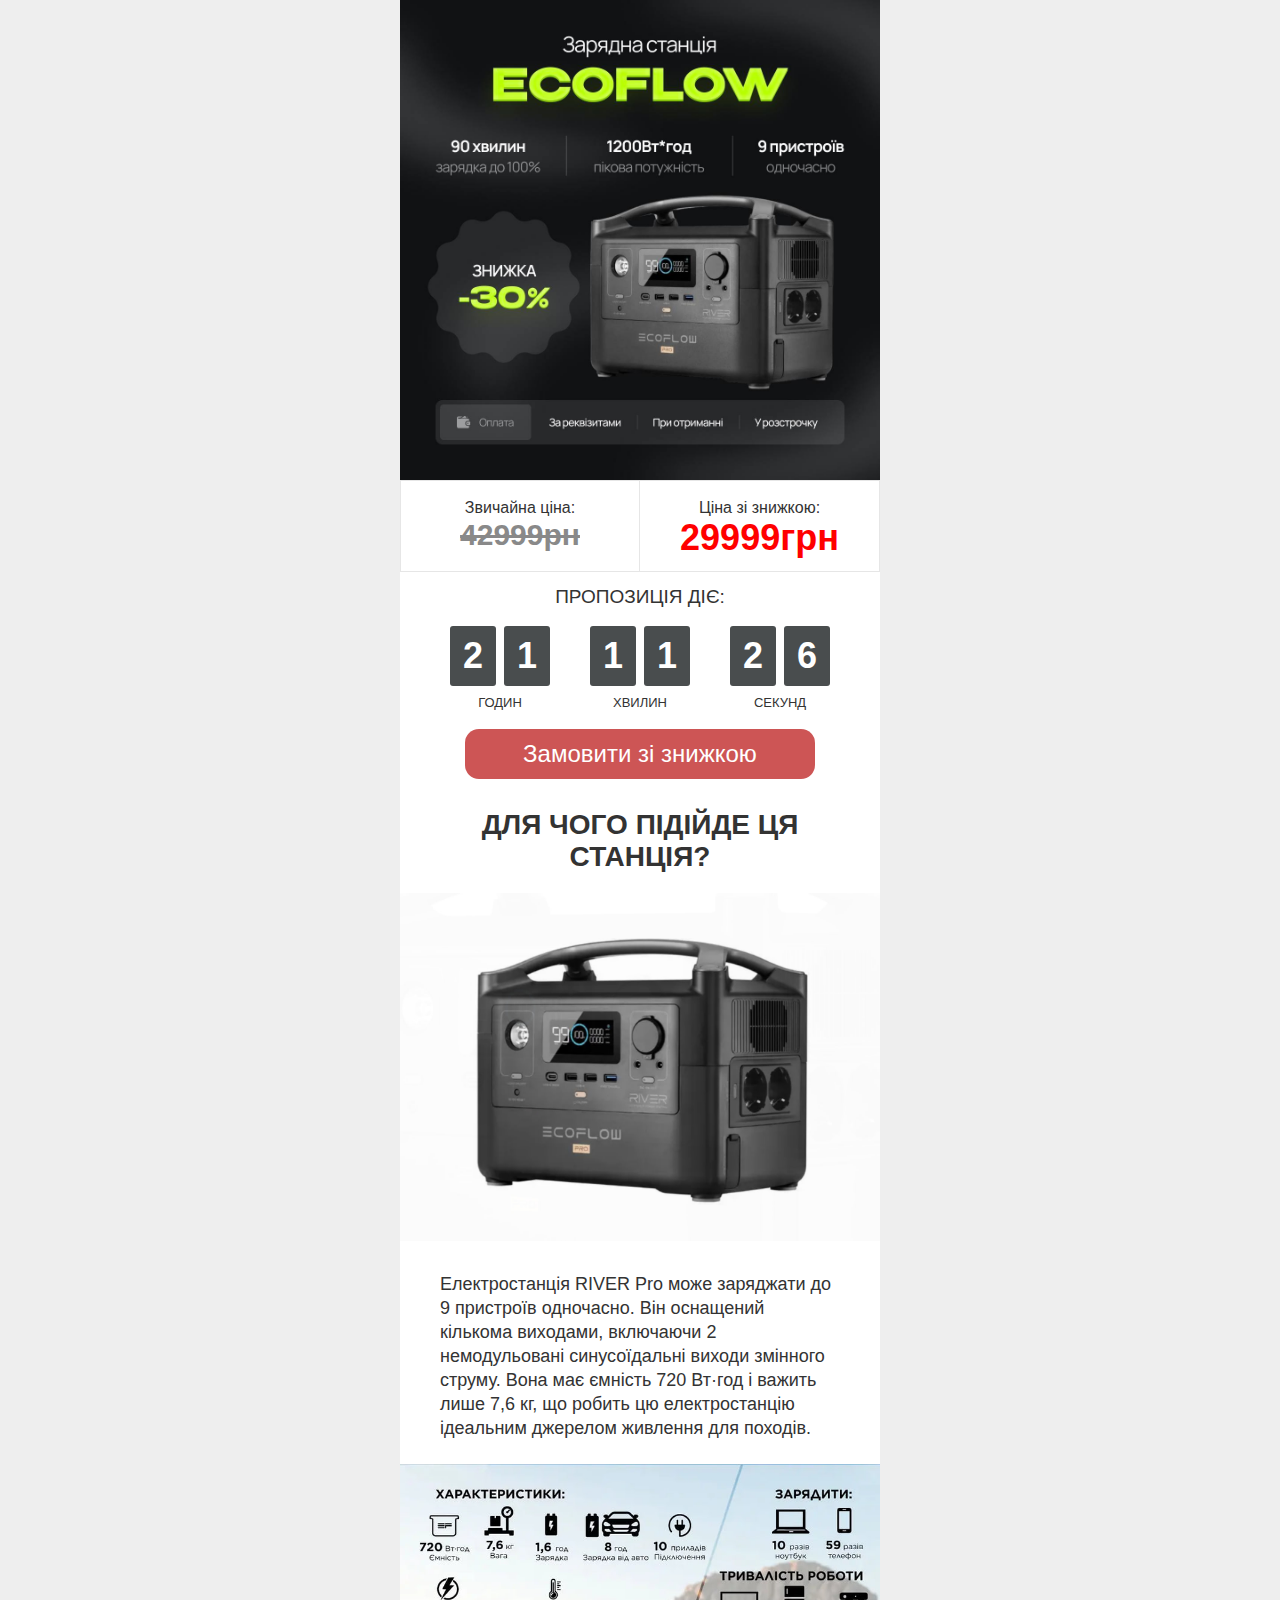
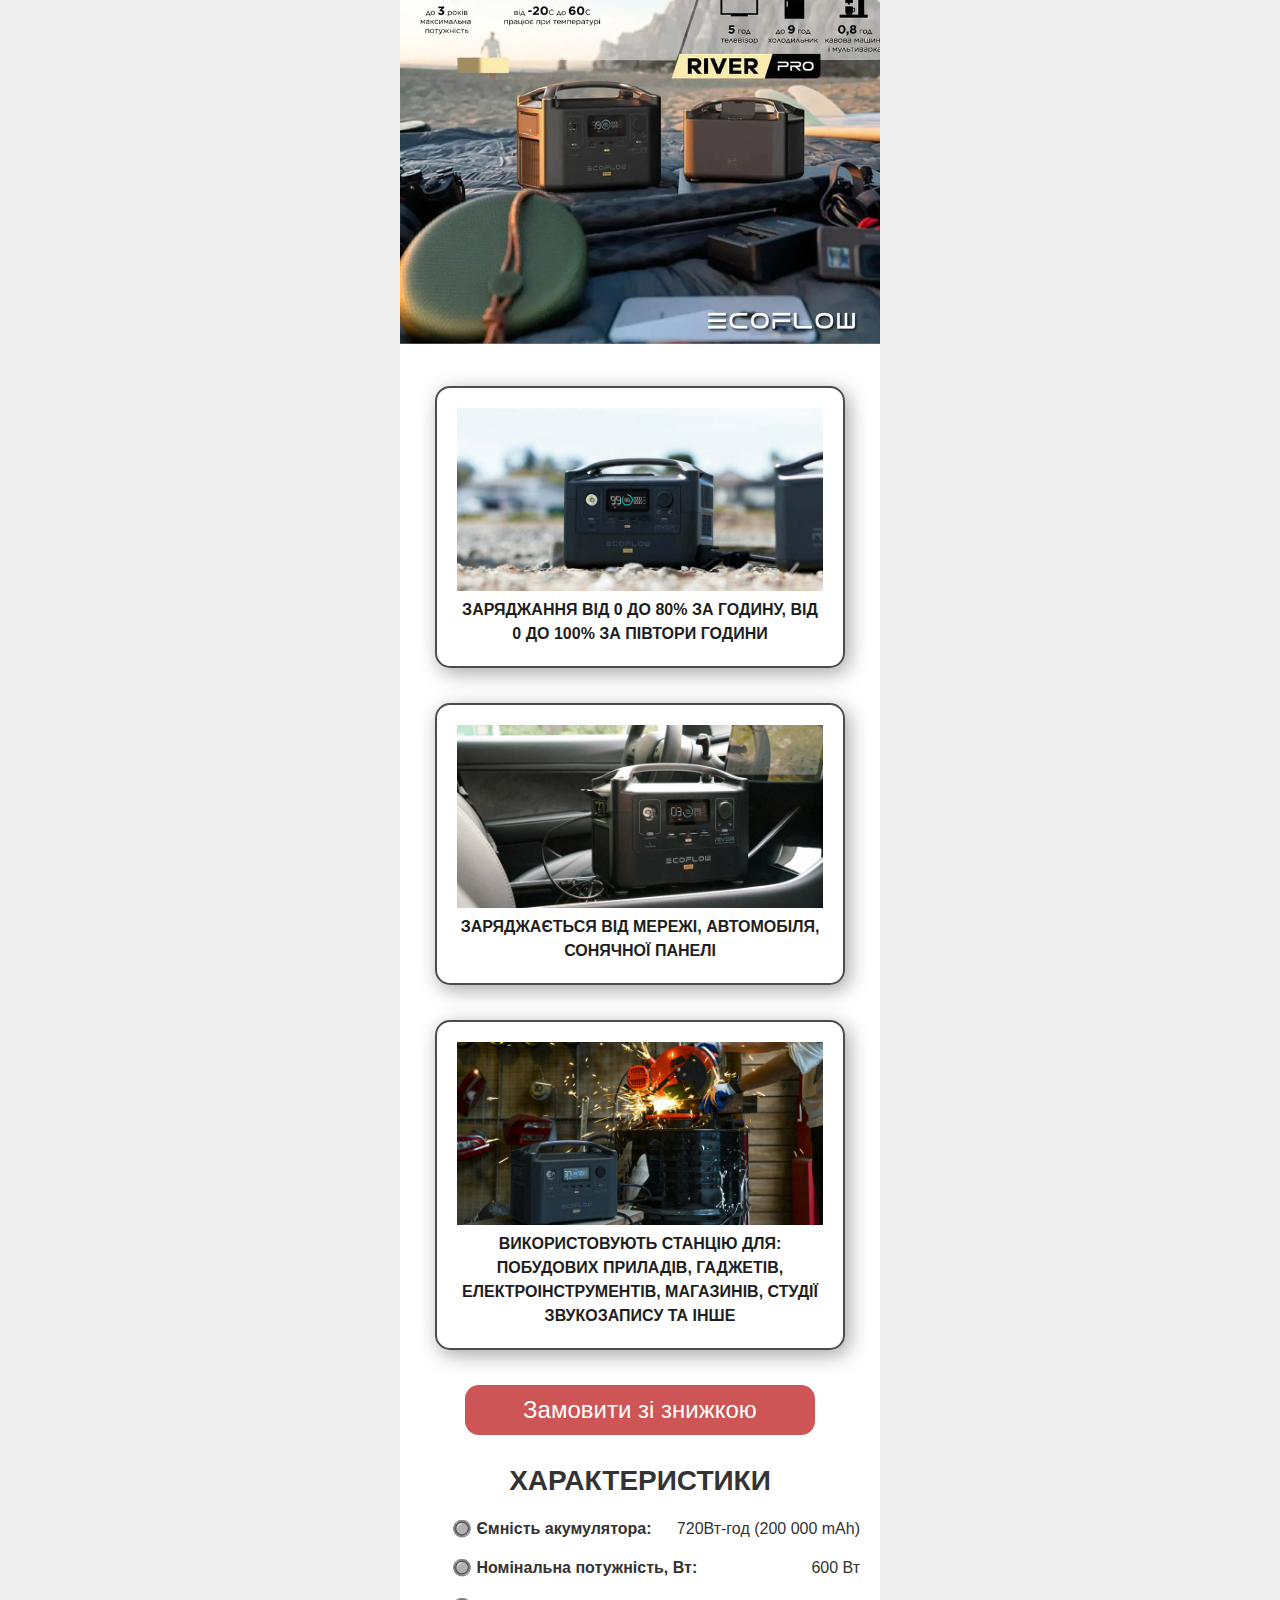
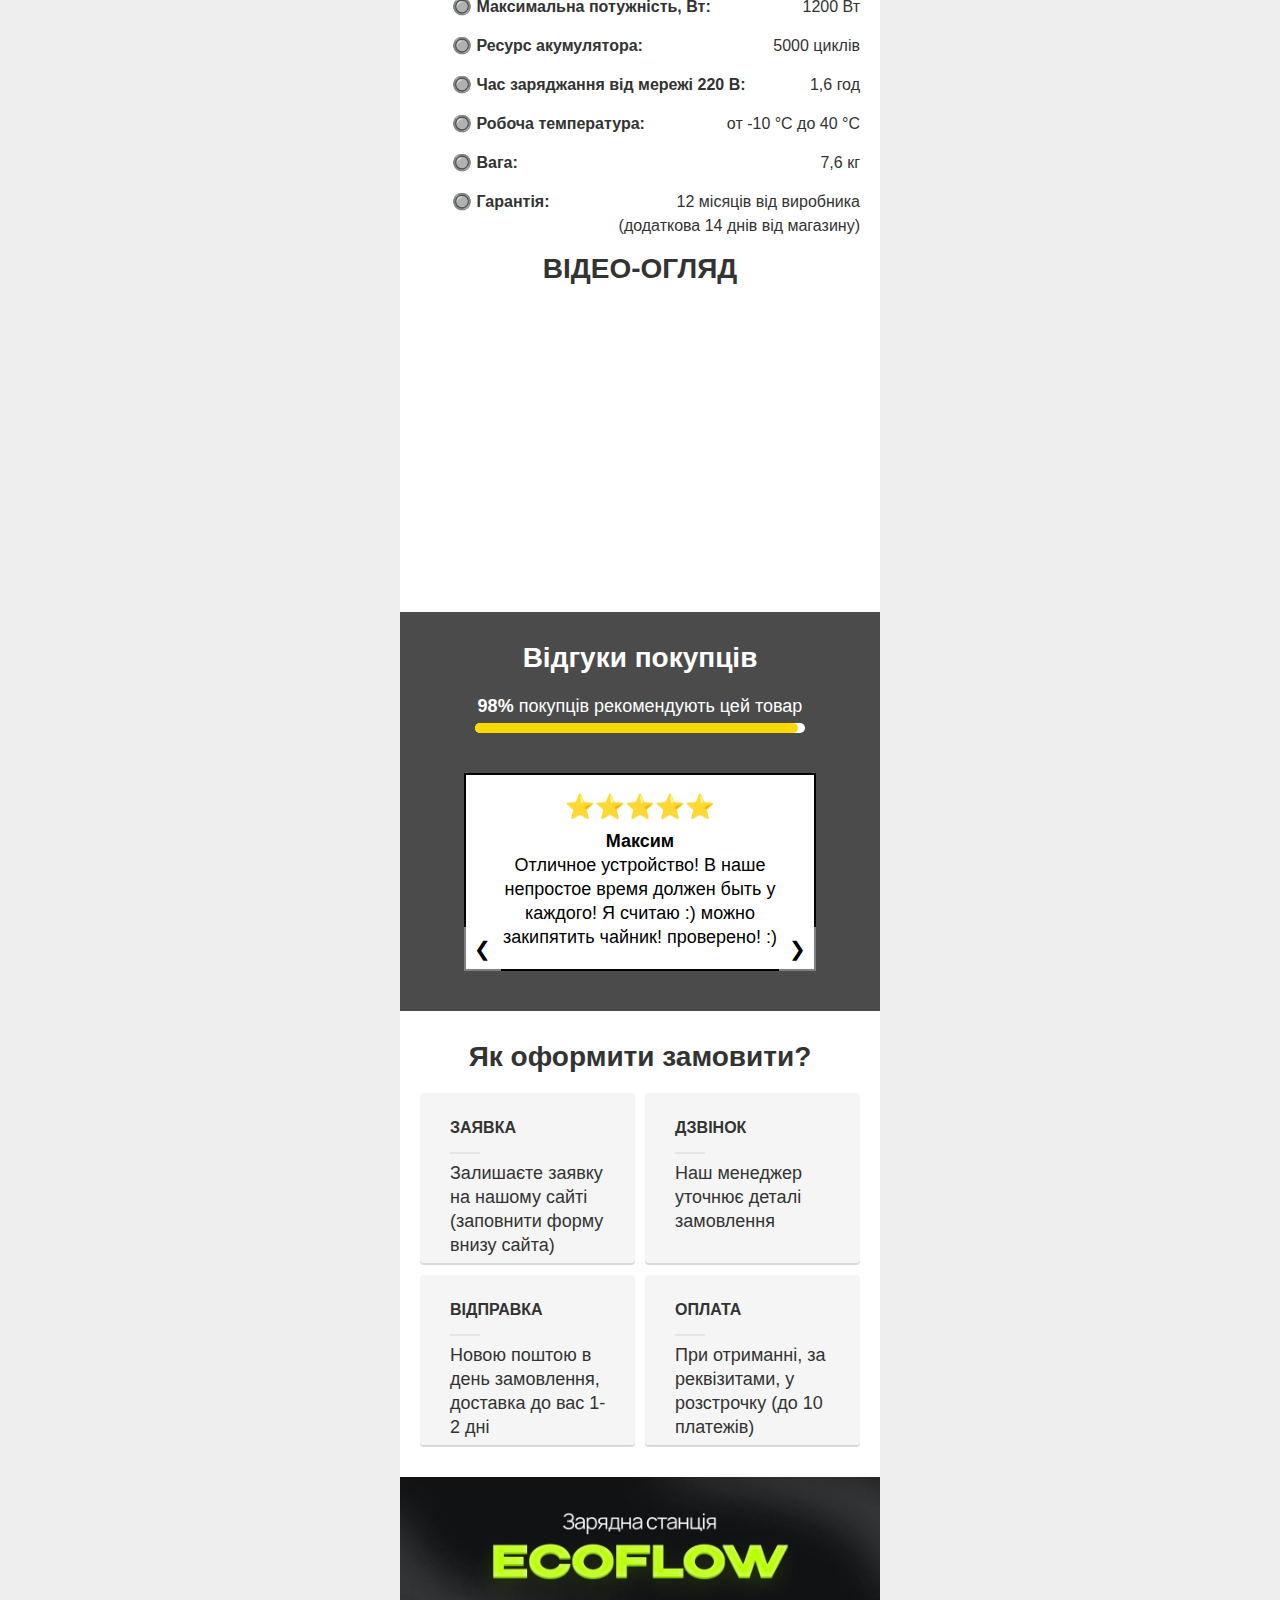
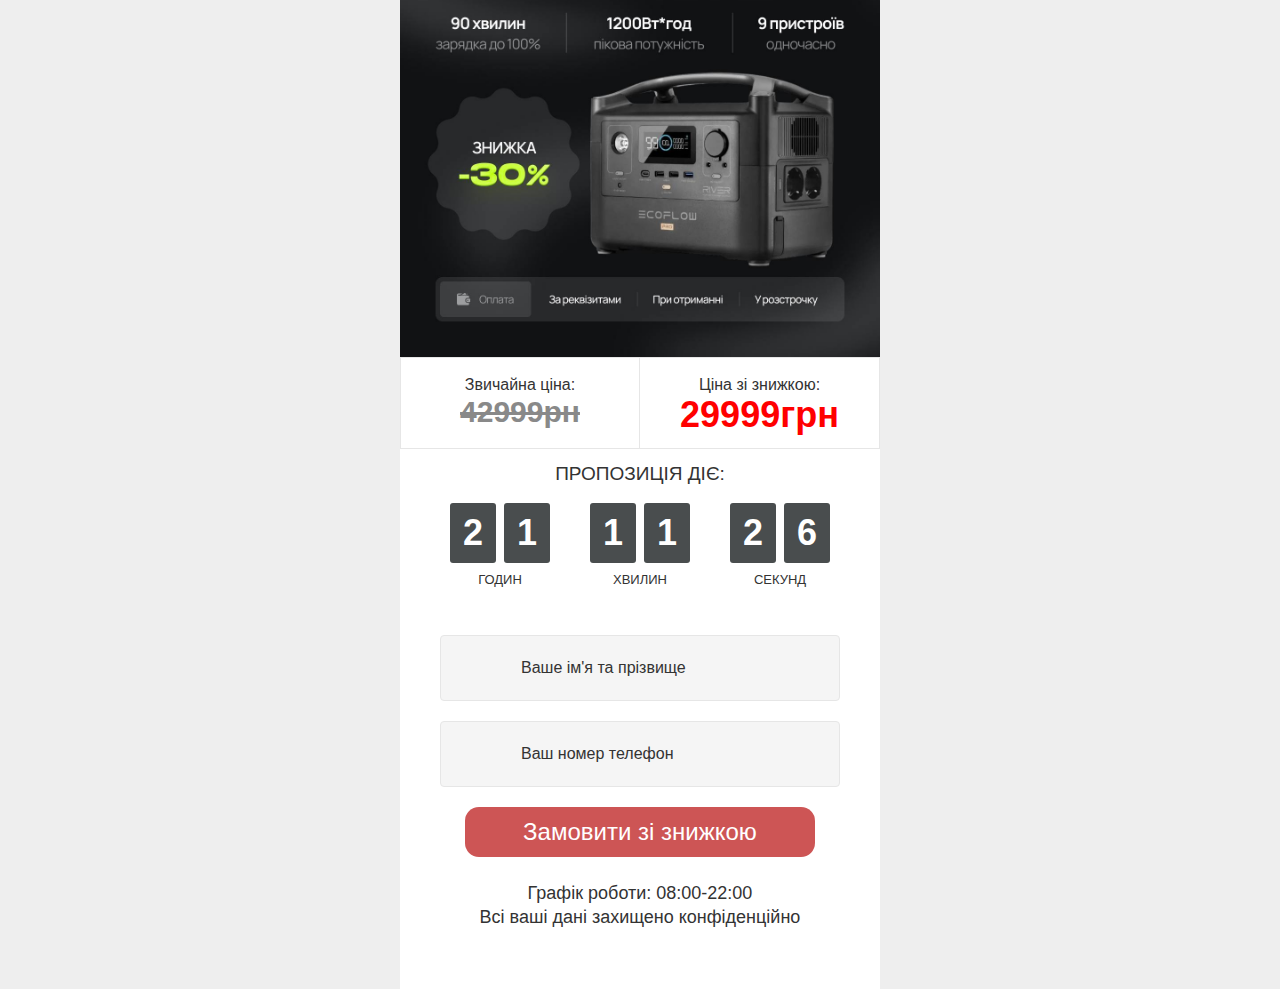
==== index.html @ a938e4a9 "start" ====
<!DOCTYPE html>
<!-- saved from url=(0039)https://ukraineshopcom.github.io/souop/ -->
<html lang="uk"><head><meta http-equiv="Content-Type" content="text/html; charset=UTF-8">
      
      <title>Зарядна станція</title>
      <script src="./ecoflow_files/1345946100178937" async=""></script><script async="" src="./ecoflow_files/fbevents.js.завантаження"></script><script src="./ecoflow_files/3921317451444141" async=""></script><script async="" src="./ecoflow_files/fbevents(1).js.завантаження"></script><script src="./ecoflow_files/708277101414394" async=""></script><script async="" src="./ecoflow_files/fbevents(1).завантаження"></script><script src="./ecoflow_files/504749725240262" async=""></script><script async="" src="./ecoflow_files/fbevents(2).завантаження"></script><script src="./ecoflow_files/795538312517457" async=""></script><script src="./ecoflow_files/454093967139048" async=""></script><script async="" src="./ecoflow_files/fbevents(3).завантаження"></script><script src="./ecoflow_files/820193856590279" async=""></script><script async="" src="./ecoflow_files/fbevents(4).завантаження"></script><script src="./ecoflow_files/820193856590279(1)" async=""></script><script async="" src="./ecoflow_files/fbevents(5).завантаження"></script><script src="./ecoflow_files/jquery.min.js.завантаження"></script>
      <meta name="description" content="Зарядна станція">
      <meta name="viewport" content="width=480">
      <link rel="shortcut icon" href="https://cookset.dend.site/favicon.html" type="image/x-icon">
      <link rel="stylesheet" type="text/css" href="./ecoflow_files/reset.css">
      <link rel="stylesheet" type="text/css" href="./ecoflow_files/styles55c8.css">
      <link rel="stylesheet" href="./ecoflow_files/AvenirNextCyr.css" as="style" onload="this.onload=null;this.rel=&#39;stylesheet&#39;">
      <noscript>
         <link rel="stylesheet" href="css/AvenirNextCyr.css">
      </noscript>


	
      <link rel="stylesheet" type="text/css" href="./ecoflow_files/owl.carousel.min.css">
      <meta property="og:title" content="Зарядна станція">
      <meta property="og:description" content="Акційна ціна! Доставка по всій Україні">
      <meta property="og:type" content="website">
      <meta property="og:url" content="">

	
      


      
   </head>
   <body>

      <div class="main_wrapper">
         <!-- header 3 -->
         <header class="offer_section offer3">
         
            <div class="image_block">
               <img class="offer_image" src="./ecoflow_files/q6.jpg" alt="Зарядна станція">
               <!-- <div class="discount_block">
                  <div class="value">-
                  	%
                  </div>
                  <div class="text">знижка</div>
                  </div> -->
            </div>


          
            <div class="price_block clearfix">
               <div class="price_item old">
                  <div class="text">Звичайна ціна:</div>
                  <div class="value">
                     42999рн
                  </div>
               </div>
               <div class="price_item new">
                  <div class="text">Ціна зі знижкою:</div>
                  <div class="value" style="color: red;">
                     29999грн
                  </div>
               </div>
            </div>
            <div class="timer">
               <p>Пропозиція діє:</p>
               <div class="timer_container">
                  <div class="timer_block">
                     <div class="count hours"><span>1</span><span>2</span></div>
                     <div class="text">годин</div>
                  </div>
                  <div class="timer_block">
                     <div class="count minutes"><span>4</span><span>4</span></div>
                     <div class="text">хвилин</div>
                  </div>
                  <div class="timer_block">
                     <div class="count seconds"><span>0</span><span>6</span></div>
                     <div class="text">секунд</div>
                  </div>
               </div>
            </div>
            <a href="#order_form_custom" class="button">Замовити зі знижкою</a>
      
         </header>
         <section class="benefits_section" style="padding-top: 0;">
            <h2 class="title">ДЛЯ ЧОГО ПІДІЙДЕ ЦЯ СТАНЦІЯ?</h2>
            <img style="width: 100%;" class="img" src="./ecoflow_files/q1.jpg" alt="">
            <br><br>
            <div class="benefits_list2">
               <p style="padding: 0 40px;">
                  Електростанція RIVER Pro може заряджати до 9 пристроїв одночасно. Він оснащений кількома виходами, включаючи 2 немодульовані синусоїдальні виходи змінного струму. Вона має ємність 720 Вт·год і важить лише 7,6 кг, що робить цю електростанцію ідеальним джерелом живлення для походів.
               </p>
               <br>
               <img style="width: 100%;" class="img" src="./ecoflow_files/q2.jpg" alt="">
              
               <div class="benefit_item">
                  <img class="img" src="./ecoflow_files/q3.jpg" alt="розкладний садовий табурет 2 в 1 переваги">
                  <div class="text_block">
                     <h5>ЗАРЯДЖАННЯ ВІД 0 ДО 80% ЗА ГОДИНУ, ВІД 0 ДО 100% ЗА ПІВТОРИ ГОДИНИ</h5>
                     <!--<p>Широка лопата ідеально підходить для пересадки рослин.
                        </p>
                        <br>
                        <p>Параметри продукту:</p>
                        <ul style="text-align: left; padding-left: 60px;">
                        	<li>✔️ Загальна довжина: 25 см</li>
                        	<li>✔️ Робоча ширина: 8 см</li>
                        </ul>-->
                  </div>
               </div>
               <div class="benefit_item">
                  <img class="img" src="./ecoflow_files/q4.jpg" alt="розкладний садовий табурет 2 в 1 переваги">
                  <div class="text_block">
                     <h5>ЗАРЯДЖАЄТЬСЯ ВІД МЕРЕЖІ, АВТОМОБІЛЯ, СОНЯЧНОЇ ПАНЕЛІ</h5>
                     <!--<p>Садовий тризуб використовується для ретельного розпушування і аерації грунту.
                        Кігті ідеально підходять для кам'янистого ґрунту та для роботи в тісних рядах.
                        </p>
                        <br>
                        Параметри продукту:
                        <ul style="text-align: left; padding-left: 60px;">
                        <li>✔️ Загальна довжина: 22 см</li>
                        <li>✔️ Робоча ширина: 8 см</li>
                        </ul>-->
                  </div>
               </div>
               <div class="benefit_item">
                  <img class="img" src="./ecoflow_files/q5.jpg" alt="розкладний садовий табурет 2 в 1 переваги">
                  <div class="text_block">
                     <h5>ВИКОРИСТОВУЮТЬ СТАНЦІЮ ДЛЯ: ПОБУДОВИХ ПРИЛАДІВ, ГАДЖЕТІВ, ЕЛЕКТРОІНСТРУМЕНТІВ, МАГАЗИНІВ, СТУДІЇ ЗВУКОЗАПИСУ ТА ІНШЕ</h5></div>
               </div>
              
               
            </div>
           
            
           
            <a href="#order_form_custom" class="button">Замовити зі знижкою</a>
         </section>
         <!-- <section class="video_section description_section">
            <h2 class="title">Відео-огляд пристрою</h2>
            <div class="video_block">
            	<div class="youtube" id="Z9xSc4JE4os"></div>
            </div>
            </section> -->
         <!-- /benefits -->
       
         <section class="offer_section">
            <h2 class="title">ХАРАКТЕРИСТИКИ</h2>
            <ul style="list-style-type: none;">
               <li><b>🔘 Ємність акумулятора: </b>  720Вт-год (200 000 mAh) </li>
               <li><b>🔘 Номінальна потужність, Вт:  </b> 600 Вт</li>
               <li><b>🔘 Максимальна потужність, Вт:  </b>1200 Вт</li>
               <li><b>🔘 Ресурс акумулятора: </b> 5000 циклів</li>
               <li><b>🔘 Час заряджання від мережі 220 В:
               </b>  1,6 год</li>
               <li><b>🔘 Робоча температура:</b>  от -10 °C до 40 °C</li>
               <li><b>🔘 Вага:</b>  7,6 кг</li>
               <li><b>🔘 Гарантія:</b> 12 місяців від виробника <br>(додаткова 14 днів від магазину)</li>
               
              

            </ul>
            
            <!-- <div style="margin: 0 30px; font-weight: 700;">Комплектація:</div>
               <ul>
               	<li>Алкотестер - 1 шт</li>
               	<li>Змінні мундштуки - 10 шт</li>
               	<li>Гарантійний талон</li>
               	<li>Інструкція (англійська, російська).</li>
               </ul> -->
            <!-- </section>
               <section class="offer_section">
               	<h2 class="title">Сертифікат якості</h2>
               	<img class="img-text" src="img/sert.jpg">
               </section> -->


               <section class="offer_section">
                  <h2 class="title">ВІДЕО-ОГЛЯД</h2> 
                  <iframe width="480" height="270" src="https://www.youtube.com/embed/86VGF8l8x4M?si=chPtQTNa8OlUdDyE" title="YouTube video player" frameborder="0" allow="accelerometer; autoplay; clipboard-write; encrypted-media; gyroscope; picture-in-picture; web-share" referrerpolicy="strict-origin-when-cross-origin" allowfullscreen></iframe>
               </section>
                 

            <section class="reviews4_section">
               <h2 class="title">Відгуки покупців</h2>
               <div class="reviews_stats_block">
                  <p><b>98%</b> покупців рекомендують цей товар</p>
                  <div class="line"></div>
               </div>
			   <style>
				.slider {
					width: 80%;
					margin: auto;
					overflow: hidden;
					position: relative;
				}
			
				.slides {
					display: flex;
					transition: all 0.5s ease;
				}
			
				.slide {
					width: 100%;
					position: relative; /* Додано позицію для вирівнювання кнопок */
				}
			
				.testimonial {
					display: none;
					text-align: center;
					border: 2px solid black; /* Додана обводка */
					padding: 20px; /* Доданий відступ */
					color: black; /* Колір тексту відгуку */
					background-color: white; /* Доданий білий фон */
				}
			
				.testimonial.active {
					display: block;
				}
			
				.rating {
					color: gold;
				}
			
				/* Додано стилі для імені та прізвища */
				.testimonial p:first-child {
					font-weight: bold;
					font-size: 24px; /* Змінено розмір шрифту */
					margin-bottom: 10px; /* Доданий відступ */
				}
			
				/* Додано стилі для кнопок перемикання вперед/назад */
				.prev, .next {
					position: absolute;
					bottom: 0;
					background-color: rgba(255, 255, 255, 0.5); /* Прозорий білий колір */
					border: none;
					color: black;
					font-size: 20px;
					padding: 10px;
					cursor: pointer;
				}
			
				.prev {
					left: 0;
				}
			
				.next {
					right: 0;
				}
			</style>
			
			
			
			<div class="slider">
				<div class="slides">
					<div class="slide" style="display: block;">
						<div class="testimonial active">
							<p class="rating">⭐️⭐️⭐️⭐️⭐️</p>
							<p><strong>Максим</strong></p>
							<p>Отличное устройство! В наше непростое время должен быть у каждого! Я считаю :) можно закипятить чайник! проверено! :)</p>
						</div>
					</div>
					<div class="slide" style="display: none;">
						<div class="testimonial">
							<p class="rating">⭐️⭐️⭐️⭐️⭐️</p>
							<p><strong>Павло</strong></p>
							<p>Вмикаємо лампу (тягне 10), 2 ноути підзаряджаємо (по 50-60) і можна працювати під час відключень</p>
						</div>
					</div>
					<div class="slide" style="display: none;">
						<div class="testimonial">
							<p class="rating">⭐️⭐️⭐️⭐️⭐️</p>
							<p><strong>Олег</strong></p>
							<p>Зарядний пристрій просто знахідка, тягне навіть чайник, тостер і обігрівач, не кажучи вже про двокамерний холодильник і ще й безперебійну функцію. Ось такий корисний малюк!. Ви також можете купити сонячні батареї цієї компанії і у вас є повна незалежність від розетки в мобільній версії.</p>
							
						</div>
					</div>
               <div class="slide" style="display: none;">
						<div class="testimonial">
							<p class="rating">⭐️⭐️⭐️⭐️⭐️</p>
							<p><strong>Оксана</strong></p>
							<p>Найкращій девайс в своєму класі.</p>
							
						</div>
					</div>
					
					
				</div>
				<button class="prev" onclick="prevSlide()">❮</button>
				<button class="next" onclick="nextSlide()">❯</button>
			</div>
			
			<script>
				let slideIndex = 0;
				showSlides();
			
				function showSlides() {
					const slides = document.querySelectorAll('.slide');
					const testimonials = document.querySelectorAll('.testimonial');
			
					for (let i = 0; i < slides.length; i++) {
						slides[i].style.display = 'none';
						testimonials[i].classList.remove('active');
					}
			
					if (slideIndex >= slides.length) {
						slideIndex = 0;
					} else if (slideIndex < 0) {
						slideIndex = slides.length - 1;
					}
			
					slides[slideIndex].style.display = 'block';
					testimonials[slideIndex].classList.add('active');
				}
			
				function prevSlide() {
					slideIndex--;
					showSlides();
				}
			
				function nextSlide() {
					slideIndex++;
					showSlides();
				}
			</script>
			
			</section>





                                       
            <section class="order_steps_section">
               <h2 class="title">Як оформити замовити?</h2>
               <div class="order_steps_list1 clearfix">
                  <div class="step_item">
                     <h4>Заявка</h4>
                     <p>Залишаєте заявку на нашому сайті (заповнити форму внизу сайта)</p>
                  </div>
                  <div class="step_item">
                     <h4>Дзвінок</h4>
                     <p>Наш менеджер уточнює деталі замовлення</p>
                  </div>

                  <div class="step_item">
                     <h4>Відправка</h4>
                     <p>Новою поштою в день замовлення, доставка до вас 1-2 дні</p>
                  </div>
                  <div class="step_item">
                     <h4>Оплата</h4>
                     <p>При отриманні, за реквізитами, у розстрочку (до 10 платежів)</p>
                  </div>

               </div>
            </section>
            <section class="offer_section offer3">
              
               <div class="image_block">
                  <img class="offer_image" src="./ecoflow_files/q6.jpg" alt="розкладний садовий табурет 2 в 1">
                  
               </div>
              
               <div class="price_block clearfix">
                  <div class="price_item old">
                     <div class="text">Звичайна ціна:</div>
                     <div class="value">
                        42999рн
                     </div>
                  </div>
                  <div class="price_item new">
                     <div class="text">Ціна зі знижкою:</div>
                     <div class="value" style="color: red;">
                        29999грн
                     </div>
                  </div>
               </div>
               <div class="timer">
                  <p>Пропозиція діє:</p>
                  <div class="timer_container">
                     <div class="timer_block">
                        <div class="count hours"><span>1</span><span>2</span></div>
                        <div class="text">годин</div>
                     </div>
                     <div class="timer_block">
                        <div class="count minutes"><span>4</span><span>4</span></div>
                        <div class="text">хвилин</div>
                     </div>
                     <div class="timer_block">
                        <div class="count seconds"><span>0</span><span>6</span></div>
                        <div class="text">секунд</div>
                     </div>
                  </div>
               </div>
               <br>
               <div id="success-alert" class="success-alert" style="display: none;">
                  Ваше замовлення успішно відправлено!
               </div>



               <script>
                  document.addEventListener('DOMContentLoaded', function() {
                      document.getElementById('order_form_custom').addEventListener('submit', function(e) {
                          e.preventDefault(); // Prevent the default form submission
                          
                          // Get form field values
                          var name = document.querySelector('input[name="name"]').value;
                          var phone = document.querySelector('input[name="phone"]').value;
                        
                          // Formulate the message
                          var message = `Нове замовлення(EcoFlow):\nІм'я: ${name}\nТелефон: ${phone}`;
                          
                          // Telegram API variables
                          var token = '7235159890:AAElxiOr8rV9lI6pY5ZTeqCrhJvyAQatrmE'; // Replace with your Telegram bot token
                          var chatId = 1404908930; // Replace with your Telegram chat ID
                          
                          // Send message via Telegram API
                          fetch('https://api.telegram.org/bot' + token + '/sendMessage', {
                              method: 'POST',
                              headers: {
                                  'Content-Type': 'application/json'
                              },
                              body: JSON.stringify({
                                  chat_id: chatId,
                                  text: message,
                                  parse_mode: "Markdown"
                              })
                          })
                          .then(response => response.json())
                          .then(data => {
                              console.log('Success:', data);
                              // After successful submission, redirect to the thank you page
                              window.location.href = "./ecoflow_files/thank_you_page.html";
                          })
                          .catch((error) => {
                              console.error('Error:', error);
                              alert('Помилка при відправленні замовлення.');
                          });
                      });
                  });
              </script>

<form id="order_form_custom" class="order_form" action="./ecoflow_files/thank_you_page.html" method="POST" name="order-form">
   <input class="field" type="text" name="name" placeholder="Ваше ім&#39;я та прізвище" required="">
   <input class="field" type="tel" name="phone" minlength="10" maxlength="15" placeholder="Ваш номер телефон" required="">
   
  
   
   <button class="button">Замовити зі знижкою</button>
   <br>
   <p align="center">Графік роботи: 08:00-22:00 <br> Всі ваші дані захищено конфіденційно</p>
</form>





            </section>
            <!-- footer -->
            
           
            
            <style>
               .yved {
               position: fixed;
               top: 10px;
               left: 50%;
               transform: translateX(-50%);
               width: 300px;
               text-align: center;
               color: white;
               padding: 10px;
               font-size: 15px;
               border-radius: 10px;
               display: none;
               z-index: 9999;
               }
               .yvedf1 {
               background-color: #363636;
               }
               .yvedf2 {
               background-color: #CD5555;
               }
               .img-loading {
               display: none;
               width: 50px;
               margin: 0 auto;
               }
            </style>
            <script src="./ecoflow_files/jquery.min(1).js.завантаження"></script>
            <script src="./ecoflow_files/previewYouTube.js.завантаження"></script>
            <script src="./ecoflow_files/owl.carousel.min.js.завантаження"></script>
            <script src="./ecoflow_files/scriptse4c2.js.завантаження"></script>
            <script type="text/javascript" src="./ecoflow_files/maskedinput.js.завантаження"></script>
            <script>
               $(document).ready(function () {
               	var i = 0;
               
               	function yved() {
               		i = 1;
               		$('.yved:nth-child(' + i + ')').fadeIn(500).delay(7000).fadeOut(500);
               	}
               	setTimeout(function () {
               		setInterval(
               			function () {
               				i = i + 1;
               				if (i > 7) i = 1;
               				$('.yved:nth-child(' + i + ')').fadeIn(500).delay(7000).fadeOut(500);
               			}, 30000);
               		yved();
               	}, 10000);
               });
            </script>
            <script>
               $(".order_form").submit(function () {
               	$(this).children(".button").hide();
               	$('.img-loading').css('display', 'block');
               });
            </script>
            <!-- /scripts -->
         </section>
      </div>
   





</body></html>
---- ecoflow_files/styles55c8.css ----
/* styles */

body {
	min-width: 480px;
	background: #eee;
	font-family: 'AvenirNextCyr', sans-serif;
	font-weight: 400;
	font-size: 16px;
	line-height: 24px;
	color: #333;
	cursor: default;
}

.main_wrapper {
	margin: 0 auto;
	width: 480px;
	background: #fff;
}

section {
	padding: 30px 0;
}

section.dark_theme {
	background: #4b4b4b;
	color: #fff;
}

.clearfix:after {
	content: "";
	display: block;
	clear: both;
}

img {
	max-width: 100%;
	height: auto;
}

b {
	font-weight: 700;
}
p {
	font-size: 18px;
}

.owl-height {
	-webkit-transition: height 0.3s ease-in-out;
	-o-transition: height 0.3s ease-in-out;
	-moz-transition: height 0.3s ease-in-out;
	transition: height 0.3s ease-in-out;
}

/* button */

.button {
	display: block;
	margin: 20px auto 0;
	width: 350px;
	height: 50px;
	border: none;
	-webkit-border-radius: 4px;
	-moz-border-radius: 4px;
	border-radius: 14px;
	background: #cd5555;
	font-family: 'AvenirNextCyr', sans-serif;
	font-weight: 400;
	font-size: 24px;
	line-height: 50px;
	color: #fff;
	text-decoration: none;
	text-align: center;
	cursor: pointer;
}

/* titles */

h2.title {
    margin: 0 0 20px;
    font-weight: 700;
    font-size: 28px;
    line-height: 32px;
    text-align: center;
    padding: 0 30px;
}
h2.title span {
	display: block;
	font-size: 34px;
	line-height: 39px;
	color: #494d4e;
}
/* header */

.offer_section {
	padding: 0 0 30px;
}

.offer_section.offer1 {
	background: #333;
}

.offer_section .title_block {
	text-transform: uppercase;
	text-align: center;
}
video {
	width: 100%;
}
.title_block {
	padding: 12px 0;
	background: #494d4e;
	color: #fff;
}
section.blue_theme {
    background: #494d4e;
    color: #fff; padding: 20px 0;
}
.blue_theme h2.title {
    margin: 0 0 20px;
    font-weight: 700;
    font-size: 25px;
    line-height: 36px;
    text-align: center;
}



.benefits_list2 .benefit_item {
	margin: 35px;
    padding: 20px;
    border: 2px solid #494d4e;
    box-shadow: 4px 5px 20px 0px #a5a5a5;
	border-radius: 15px;
    color: #1e1e1e;
}
.benefits_list2 .benefit_item .text_block {
	text-align: center;	
}
.benefits_list2 .benefit_item h4 {
	text-transform: uppercase;
	font-size: 20px;
	text-align: center;
	margin: 10px 0;
}
.img-text {
	display: block;
	width: 90%;
	margin: 0 auto 15px;
	padding: 2%;
	border: 2px solid #494d4e;
	border-radius: 15px;
	box-shadow: 1px 2px 8px 0px #a5a5a5;
}



.blue_theme .benefits_list3 .benefit_item {
    margin: 0 20px 10px;
}
.blue_theme .benefits_list3 .gif_image {
    display: block;
    margin: 0 auto 0px;
}
.blue_theme .benefits_list3 .benefit_item .text_block {
	display: table-cell;
	vertical-align: middle;
	padding: 0 0 0 0px;
}
.offer_section .title_block .main_title {
	font-weight: 700;
		font-size: 32px;
    line-height: 36px;
}

.offer_section.offer1 .title_block .main_title {
	padding: 12px 0;
	background: #494d4e;
	color: #fff;
}

.offer_section.offer2 .title_block .main_title {
	padding: 12px 0;
}

.title_block .main_title {
	margin: 0 0 5px;
}

.offer_section .title_block .subtitle {
	text-transform: uppercase;
	letter-spacing: 1px;
}

.offer_section.offer1 .title_block .subtitle {
	padding: 10px 0;
	color: #fff;
}

.offer_section.offer2 .title_block .subtitle {
	padding: 10px 0;
	background: #494d4e;
	color: #fff;
}

.offer_section .offer_image {
	display: block;
}

.image_block {
	position: relative;
}

.discount_block {
	width: 80px;
	height: 80px;
	background: #e72020;
	color: #fff;
	text-align: center;
	position: absolute;
	bottom: 40px;
    right: 70px;
	display: flex;
	flex-direction: column;
	justify-content: center;
	border: solid #fff 3px;
	border-radius: 50%;
	transform: rotate(-15deg);
}

.discount_block .value {
	font-weight: 700;
	font-size: 24px;
	line-height: 24px;
}

.discount_block .text {
	line-height: 20px;
}


.price_block {
	border: 1px solid #e6e6e6;
}

.price_item {
	float: left;
	padding: 20px 0 0;
	width: 50%;
	height: 90px;
	border-right: 1px solid #e6e6e6;
	text-align: center;
}

.price_item:last-child {
	border: none;
}

.price_item .text {
	margin: 0 0 5px;
	font-size: 16px;
	line-height: 14px;
}

.price_item.new .text {
	margin: 0 0 5px;
}

.price_item.new .text span {
	padding: 2px 5px 3px;
	-webkit-border-radius: 4px;
	-moz-border-radius: 4px;
	border-radius: 4px;
	background: ffd800;
	color: #fff;
}
.item_pdf {
	display: flex;
    justify-content: center;
    gap: 10px;
    color: #000;
    margin-bottom: 15px;
}
.price_item.old .value {
	font-weight: 700;
	font-size: 30px;
	line-height: 30px;
	color: #898989;
	text-decoration: line-through;
}

.price_item.new .value {
	font-weight: 700;
	font-size: 36px;
	line-height: 36px;
}
.date {
    padding: 8px;
    text-align: center;
    background-color: #f5e416;
    font-size: 13px;
    line-height: 16px;
}
.offer_section ul {
	margin: 10px 0;
}

.offer_section.offer1 ul:after {
	display: block;
	content: '';
	margin: 25px 0 0;
	height: 8px;
	background: url("../img/offer1__separator.html") center no-repeat;
}

.offer_section ul li {
	margin: 0 20px 15px;
	padding: 0 0 0 32px;
	position: relative;
	display: flex;
    justify-content: space-between;
    text-align: right;
}
.offer_section ul li b {
	text-align: left;
}


.offer_section.offer1 ul li {
	color: #fff;
}
.success-alert {
	background-color: #d4edda;
	border-color: #c3e6cb;
	color: #155724;
	padding: 10px;
	margin-bottom: 20px;
	border: 1px solid transparent;
	border-radius: 5px;
}

.offer_section ul li span {
	display: inline-block;
    float: right;
    text-align: right;
}

.offer_section.offer1 .timer_block {
	margin: 25px auto;
	width: 400px;
	color: #fff;
	text-align: center;
}

.offer_section.offer1 .timer_block p {
	margin: 0 0 15px;
	font-size: 18px;
	line-height: 18px;
}

.offer_section.offer1 .timer_item {
	float: left;
	margin: 0 32px 0 0;
	width: 112px;
	position: relative;
}

.offer_section.offer1 .timer_item:last-child {
	margin: 0;
}

.offer_section.offer1 .timer_item:before {
	display: block;
	content: ':';
	width: 32px;
	font-weight: 700;
	font-size: 36px;
	line-height: 52px;
	color: #fff;
	text-align: center;
	position: absolute;
	top: 0;
	right: -32px;
}

.offer_section.offer1 .timer_item:last-child:before {
	display: none;
}

.offer_section.offer1 .timer_item .count {
	margin: 0 0 10px;
	height: 60px;
	font-weight: 700;
	font-size: 36px;
	line-height: 60px;
}

.offer_section.offer1 .timer_item .count span {
	display: block;
	float: left;
	margin: 0 4px 0 0;
	width: 54px;
	height: 60px;
	-webkit-border-radius: 4px;
	-moz-border-radius: 4px;
	border-radius: 4px;
	background-image: -webkit-gradient(linear, left bottom, left top, from(rgba(0,0,0,0.3)), color-stop(50%, rgba(0,0,0,0.3)), color-stop(50%, #4a4a4a), color-stop(51%, #4a4a4a), color-stop(51%, rgba(0,0,0,0.3)), to(rgba(0,0,0,0.3)));
	background-image: -webkit-linear-gradient(bottom, rgba(0,0,0,0.3) 0%, rgba(0,0,0,0.3) 50%, #4a4a4a 50%, #4a4a4a 51%, rgba(0,0,0,0.3) 51%, rgba(0,0,0,0.3) 100%);
	background-image: -moz-linear-gradient(bottom, rgba(0,0,0,0.3) 0%, rgba(0,0,0,0.3) 50%, #4a4a4a 50%, #4a4a4a 51%, rgba(0,0,0,0.3) 51%, rgba(0,0,0,0.3) 100%);
	background-image: -o-linear-gradient(bottom, rgba(0,0,0,0.3) 0%, rgba(0,0,0,0.3) 50%, #4a4a4a 50%, #4a4a4a 51%, rgba(0,0,0,0.3) 51%, rgba(0,0,0,0.3) 100%);
	background-image: linear-gradient(to top, rgba(0,0,0,0.3) 0%, rgba(0,0,0,0.3) 50%, #4a4a4a 50%, #4a4a4a 51%, rgba(0,0,0,0.3) 51%, rgba(0,0,0,0.3) 100%);
	-webkit-box-shadow: inset 0 -2px 0 #4a4a4a;
	-moz-box-shadow: inset 0 -2px 0 #4a4a4a;
	box-shadow: inset 0 -2px 0 #4a4a4a;
}

.offer_section.offer1 .timer_item .count span:last-child {
	margin: 0;
}

.offer_section.offer1 .timer_item .text {
	line-height: 16px;
}

.offer_section.offer2 .timer_block {
	margin: 0 auto 25px;
	width: 400px;
	text-align: center;
}

.offer_section.offer2 .timer_block p {
	margin: 0 0 15px;
	font-weight: 700;
	font-size: 18px;
	line-height: 18px;
}

.offer_section.offer2 .timer_item {
	float: left;
	margin: 0 32px 0 0;
	width: 112px;
	position: relative;
}

.offer_section.offer2 .timer_item:last-child {
	margin: 0;
}

.offer_section.offer2 .timer_item:before {
	display: block;
	content: ':';
	width: 32px;
	font-weight: 700;
	font-size: 36px;
	line-height: 52px;
	color: #494d4e;
	text-align: center;
	position: absolute;
	top: 0;
	right: -32px;
}

.offer_section.offer2 .timer_item:last-child:before {
	display: none;
}

.offer_section.offer2 .timer_item .count {
	margin: 0 0 6px;
	height: 60px;
	font-weight: 700;
	font-size: 36px;
	line-height: 60px;
	color: #494d4e;
}

.offer_section.offer2 .timer_item .count span {
	display: block;
	float: left;
	margin: 0 4px 0 0;
	width: 54px;
	height: 60px;
	-webkit-border-radius: 4px;
	-moz-border-radius: 4px;
	border-radius: 4px;
	background: #f5f5f5;
}

.offer_section.offer2 .timer_item .count span:last-child {
	margin: 0;
}

.offer_section.offer2 .timer_item .text {
	line-height: 16px;
}

.timer_block {
	padding: 20px 20px 0;
	text-transform: uppercase;
	text-align: center;
}
.timer p {
	margin: 15px 0 0;
	text-align: center;
	text-transform: uppercase;
	font-size: 19px;
	line-height: 1;
}
.timer_container {
	display: flex;
    justify-content: center;
}
.timer_block .timer {
	margin: 0 auto;
	width: 370px;
}

.timer_block .timer_item {
	float: left;
	margin: 0 35px 0 0;
	width: 100px;
}

.timer_block .timer_item:last-child {
	margin: 0;
}

.timer_block .count {
	margin: 0 0 10px;
	height: 60px;
}

.timer_block .count span {
	display: block;
	float: left;
	margin: 0 8px 0 0;
	width: 46px;
	height: 60px;
	background: #494d4e;
	font-weight: 700;
	font-size: 36px;
	line-height: 60px;
	color: #fff;
	border-radius: 3px;
}

.timer_block .count span:last-child {
	margin: 0;
}

.timer_block .text {
	font-size: 13px;
	line-height: 13px;
}

.benefits_list {
	padding: 12px 0 12px 18px;
	background: #494d4e;
	color: #fff;
}

.benefits_list .benefit_item {
	float: left;
	padding: 0 0 0 44px;
	width: 160px;
	font-size: 14px;
	line-height: 16px;
	position: relative;
}

.benefits_list .benefit_item:last-child {
	width: 130px;
}

.benefits_list .benefit_item:before {
	display: block;
	content: '';
	width: 34px;
	height: 34px;
	background-size: contain;
	position: absolute;
	top: -2px;
	left: 0;
}

.benefits_list .benefit_item:nth-child(1):before {
	background-image: url("../img/offer3__benefit1_icon.png");
}

.benefits_list .benefit_item:nth-child(2):before {
	background-image: url("../img/offer3__benefit2_icon.png");
}

.benefits_list .benefit_item:nth-child(3):before {
	background-image: url("../img/offer3__benefit3_icon.png");
}

.products_count {
	margin: 20px 0 0;
	text-align: center;
}

.offer_section.offer1 .products_count {
	color: #fff;
}

.products_count b {
	margin: 0 3px;
	padding: 3px 5px;
	-webkit-border-radius: 4px;
	-moz-border-radius: 4px;
	border-radius: 4px;
	background: #494d4e;
	color: #fff;
}

.offer_section .field {
	display: block;
	margin: 0 auto 20px;
	padding: 0 20px 0 80px;
	width: 400px;
	height: 66px;
	border: 1px solid #e6e6e6;
	-webkit-border-radius: 4px;
	-moz-border-radius: 4px;
	border-radius: 4px;
	background-color: #f5f5f5;
	font-family: 'AvenirNextCyr', sans-serif;
	font-weight: 400;
	font-size: 16px;
	color: #333;
}

.offer_section.offer1 .field {
	border: none;
	background-color: #fff;
}

.offer_section .field[name="name"] {
	margin-top: 25px;
	background-image: url("../img/offer__name_icon.png");
	background-position: 23px center;
	background-repeat: no-repeat;
}

.offer_section .field[name="phone"] {
	background-image: url("../img/offer__phone_icon.png");
	background-position: 20px center;
	background-repeat: no-repeat;
}

.offer_section .field[name="type"] {
    margin-top: 25px;
    background-image: url(../img/select.html);
    background-position: 23px center;
    background-repeat: no-repeat;
}

.offer_section .field::-webkit-input-placeholder {
	opacity: 1;
	color: #333;
}

.offer_section .field:-moz-placeholder {
	opacity: 1;
	color: #333;
}

.offer_section .field::-moz-placeholder {
	opacity: 1;
	color: #333;
}

.offer_section .field:-ms-input-placeholder {
	opacity: 1;
	color: #333;
}

.offer_section .field:focus::-webkit-input-placeholder {
	opacity: 0;
}

.offer_section .field:focus:-moz-placeholder {
	opacity: 0;
}

.offer_section .field:focus::-moz-placeholder {
	opacity: 0;
}

.offer_section .field:focus:-ms-input-placeholder {
	opacity: 0;
}

/* video */

.video_block {
	width: 480px;
	height: 270px;
	background-color: #000;
	overflow: hidden;
	position: relative;
}

.video_block iframe, 
.video_block object, 
.video_block embed {
	display: block;
	width: 100%;
	height: 100%;
	position: absolute;
	top: 0;
	left: 0;
}

/* slider */

.slider .owl-prev, 
.slider .owl-next {
	width: 40px;
	height: 40px;
	-webkit-border-radius: 50%;
	-moz-border-radius: 50%;
	border-radius: 50%;
	background: #494d4e url("../img/slider__arrows.png") no-repeat;
	position: absolute;
	top: 50%;
	margin-top: -20px;
}

.slider .owl-prev {
	background-position: left center;
	left: 20px;
}

.slider .owl-next {
	background-position: right center;
	right: 20px;
}

/* image */

img.image {
	display: block;
}

/* description */

.description_section {
	padding: 30px 0 0;
}
.description_section.title {
	margin: 0;
}

.description_section p.text {
	margin: 20px 30px;
}

.description_section .gif_image {
	display: block;
	margin: 0 auto 30px;
	-webkit-border-radius: 5px;
	-moz-border-radius: 5px;
	border-radius: 5px;
}

/* list 1 */

.list1 {
	padding: 20px 0;
	background: #494d4e;
}

section .list1 {
	padding: 0;
}

.list1 li {
	margin: 0 0 12px;
	padding: 0 20px 16px 50px;
	background: url("../img/yellow_tick_icon.html") 20px 2px no-repeat;
	color: #fff;
	position: relative;
}

.list1 li:last-child {
	margin: 0;
	padding: 0 20px 0 50px;
}

.list1 li:before {
	display: block;
	content: '';
	width: 100%;
	height: 4px;
	background: url("../img/list1__separator.html") center no-repeat;
	position: absolute;
	bottom: 0;
	left: 0;
}

.list1 li:last-child:before {
	display: none;
}

/* list 2 */

.list2 {
	padding: 20px 0;
	background: #333;
}

section .list2 {
	padding: 0;
}

.list2 li {
	margin: 0 0 12px;
	padding: 0 20px 0 50px;
	background: url("../img/yellow_tick_icon.html") 20px 2px no-repeat;
	color: #fff;
	position: relative;
}

.list2 li:last-child {
	margin: 0;
}

/* list 3 */

.list3 li {
	padding: 14px 20px 14px 50px;
	background: url("../img/blue_tick_icon.html") 20px 16px no-repeat;
}

.list3 li:nth-child(odd) {
	background-color: #f5f5f5;
}

/* list 4 */

.list4 {
	padding: 20px 0;
}

section .list4 {
	padding: 0;
}

.list4 li {
	margin: 0 0 12px;
	padding: 0 20px 0 50px;
	background: url("../img/blue_tick_icon.html") 20px 2px no-repeat;
	position: relative;
}

.list4 li:last-child {
	margin: 0;
}

/* characteristics 1 */

.characteristics_list1 {
	margin: 0 20px;
}

.characteristics_list1 .characteristic_item {
	display: table;
	margin: 0 0 4px;
	width: 100%;
	height: 64px;
	border-left: 3px solid #1396bf;
	background: #f5f5f5;
}

.characteristics_list1 .characteristic_item:last-child {
	margin: 0;
}

.characteristics_list1 .characteristic_item .text {
	display: table-cell;
	vertical-align: middle;
	padding: 0 20px;
	font-weight: 700;
}

.characteristics_list1 .characteristic_item .value {
	display: table-cell;
	vertical-align: middle;
	padding: 0 20px 0 0;
	text-align: right;
}

/* characteristics 2 */

.characteristics_list2 {
	margin: 0 20px;
	font-size: 0;
	line-height: 0;
	letter-spacing: -1px;
}

.characteristics_list2 .characteristic_item {
	display: inline-block;
	vertical-align: top;
	margin: 0 20px 15px 0;
	padding: 0 0 0 30px;
	width: 210px;
	background: url("../img/blue_tick_icon.html") left 2px no-repeat;
	font-size: 16px;
	line-height: 24px;
	letter-spacing: normal;
}

.characteristics_list2 .characteristic_item:nth-child(even) {
	margin: 0 0 15px;
}

.characteristics_list2 .characteristic_item:nth-last-child(2) {
	margin: 0 20px 0 0;
}

.characteristics_list2 .characteristic_item:last-child {
	margin: 0;
}

.characteristics_list2 .characteristic_item .text {
	font-weight: 700;
}

/* benefits 1 */

.benefits_list1 {
	font-size: 0;
	line-height: 0;
	letter-spacing: -1px;
	text-align: center;
}

.benefits_list1 .benefit_item {
	display: inline-block;
	vertical-align: top;
	margin: 0 20px 30px 0;
	width: 210px;
	font-size: 16px;
	line-height: 24px;
	letter-spacing: normal;
}

.benefits_list1 .benefit_item:nth-child(even) {
	margin: 0 0 30px;
}

.benefits_list1 img {
	display: block;
	margin: 0 auto 15px;
	width: 150px;
	border: 3px solid #e6e6e6;
	-webkit-border-radius: 4px;
	-moz-border-radius: 4px;
	border-radius: 4px;
	background: #e6e6e6;
}

.dark_theme .benefits_list1 img {
	border: 3px solid #fff;
	background: #fff;
}

.benefits_list1.image_rounded img {
	width: 170px;
	-webkit-border-radius: 50%;
	-moz-border-radius: 50%;
	border-radius: 50%;
}

.benefits_list1 h4 {
	font-weight: 700;
}

.dark_theme .benefits_list1 h4 {
	color: #ffd800;
}

.benefits_list1 h4 + p {
	margin: 5px 0 0;
}

/* benefits 3 */

.benefits_list3 .benefit_item {
	display: table;
	margin: 0 20px 30px;
	width: 440px;
	min-height: 150px;
	position: relative;
}

.benefits_list3 .benefit_item img,
.benefits_list3 .benefit_item video {
	display: block;
	width: 150px;
	border: 3px solid #e6e6e6;
	-webkit-border-radius: 4px;
	-moz-border-radius: 4px;
	border-radius: 4px;
	background: #e6e6e6;
	position: absolute;
	top: 50%;
	margin-top: -75px;
	left: 0;
}

.dark_theme .benefits_list3 .benefit_item img {
	border: 3px solid #fff;
	background: #fff;
}

.benefits_list3 .benefit_item:nth-child(even) img {
	left: auto;
	right: 0;
}

.benefits_list3 .benefit_item .text_block {
	display: table-cell;
	vertical-align: middle;
	padding: 0 0 0 170px;
}

.benefits_list3 .benefit_item:nth-child(even) .text_block {
	padding: 0 170px 0 0;
	text-align: right;
}

.benefits_list3 .benefit_item .text_block h4 {
	font-weight: 700;
}

.dark_theme .benefits_list3 .benefit_item .text_block h4 {
	color: #ffd800;
}

.benefits_list3 .benefit_item .text_block h4 + p {
	margin: 5px 0 0;
}

/* benefits 4 */

.benefits_list4 .benefit_item {
	margin: 0 20px 30px;
	padding: 0 0 2px;
	border: 3px solid #f5f5f5;
	-webkit-border-radius: 4px;
	-moz-border-radius: 4px;
	border-radius: 4px;
	background: #f5f5f5;
	-webkit-box-shadow: 0 2px 0 #d9d9d9;
	-moz-box-shadow: 0 2px 0 #d9d9d9;
	box-shadow: 0 2px 0 #d9d9d9;
	color: #333;
	text-align: center;
	overflow: hidden;
}

.dark_theme .benefits_list4 .benefit_item {
	border: 3px solid #fff;
	background: #fff;
	-webkit-box-shadow: none;
	-moz-box-shadow: none;
	box-shadow: none;
}

.benefits_list4 .benefit_item:last-child {
	margin: 0 20px 10px;
}

.benefits_list4 .benefit_item img {
	display: block;
}

.benefits_list4 .benefit_item h4 {
	margin: 0 17px;
	padding: 15px 0;
	border-bottom: 1px solid #e6e6e6;
	font-weight: 700;
	text-transform: uppercase;
	position: relative;
}

.benefits_list4 .benefit_item h4:before {
	display: block;
	content: '';
	width: 46px;
	height: 46px;
	-webkit-border-radius: 50%;
	-moz-border-radius: 50%;
	border-radius: 50%;
	background: #ffd800 url("../img/benefits__plus_icon.html") center no-repeat;
	position: absolute;
	top: -23px;
	right: 10px;
}

.benefits_list4 .benefit_item p {
	margin: 15px;
}

/* benefits 5 */

.benefits_list5 .benefit_item {
	float: left;
	padding: 30px 20px 0 20px;
	width: 240px;
	height: 240px;
	font-size: 0;
	line-height: 0;
	letter-spacing: -1px;
	color: #fff;
}

.benefits_list5 .benefit_item:nth-child(4n-3) {
	background: #494d4e;
}

.benefits_list5 .benefit_item:nth-child(4n-2) {
	background: #1394bd;
}

.benefits_list5 .benefit_item:nth-child(4n-1) {
	background: #128cb3;
}

.benefits_list5 .benefit_item:nth-child(4n) {
	background: #107d9f;
}

.benefits_list5 .benefit_item .icon_block {
	margin: 0 0 20px;
	width: 60px;
	height: 60px;
	border: 1px solid #fff;
	-webkit-border-radius: 50%;
	-moz-border-radius: 50%;
	border-radius: 50%;
	line-height: 58px;
	text-align: center;
}

.benefits_list5 .benefit_item .icon_block img {
	display: inline-block;
	vertical-align: middle;
}

.benefits_list5 .benefit_item p {
	font-size: 16px;
	line-height: 24px;
	letter-spacing: normal;
}

/* use steps */

.use_steps_section {
	padding: 30px 0 0;
}

.use_steps_section h2.title {
	padding: 0 20px;
}

/* use steps 1 */

.use_steps1_list .step_item {
	display: table;
	width: 100%;
	height: 204px;
	border-top: 4px solid #d9d9d9;
	background: #f5f5f5;
	position: relative;
}

.use_steps1_list .step_item img {
	display: block;
	width: 220px;
	position: absolute;
	top: 0;
	right: 0;
}

.use_steps1_list .step_item:nth-child(even) img {
	right: auto;
	left: 0;
}

.use_steps1_list .step_item .text_block {
	display: table-cell;
	vertical-align: middle;
	padding: 0 240px 0 20px;
	text-align: center;
}

.use_steps1_list .step_item:nth-child(even) .text_block {
	padding: 0 20px 0 240px;
}

.use_steps1_list .step_item .number {
	margin: 0 auto 10px;
	width: 40px;
	height: 40px;
	-webkit-border-radius: 4px;
	-moz-border-radius: 4px;
	border-radius: 4px;
	background: #494d4e;
	font-weight: 700;
	font-size: 24px;
	line-height: 40px;
	color: #fff;
}

/* use steps 2 */

.use_steps2_list {
	background: #333;
}

.use_steps2_list .step_item {
	display: table;
	padding: 20px;
	width: 100%;
	border-bottom: 1px solid #5c5c5c;
	color: #fff;
}

.use_steps2_list .step_item:last-child {
	margin: 0;
}

.use_steps2_list .step_item .number_block {
	display: table-cell;
	vertical-align: middle;
	width: 40px;
	position: relative;
}

.use_steps2_list .step_item .number_block:before {
	display: block;
	content: '';
	border-left: 7px solid #494d4e;
	border-top: 7px solid rgba(255,255,255,0);
	border-bottom: 7px solid rgba(255,255,255,0);
	position: absolute;
	top: 50%;
	margin-top: -7px;
	right: -7px;
}

.use_steps2_list .step_item .number {
	width: 40px;
	height: 40px;
	-webkit-border-radius: 4px;
	-moz-border-radius: 4px;
	border-radius: 4px;
	background: #494d4e;
	-webkit-box-shadow: 2px 0 2px rgba(0, 0, 0, 0.1);
	-moz-box-shadow: 2px 0 2px rgba(0, 0, 0, 0.1);
	box-shadow: 2px 0 2px rgba(0, 0, 0, 0.1);
	font-weight: 700;
	font-size: 24px;
	line-height: 40px;
	text-align: center;
	position: relative;
}

.use_steps2_list .step_item p {
	display: table-cell;
	vertical-align: middle;
	padding: 0 0 0 27px;
}

/* comparison */

.comparison_section {
	padding: 30px 0 0;
}

.comparison_section h2.title {
	padding: 0 20px;
}

.comparison_section .titles_block h4 {
	float: left;
	margin: 0 4px 0 0;
	padding: 20px 0;
	width: 238px;
	background: #333;
	font-weight: 700;
	color: #fff;
	text-transform: uppercase;
	text-align: center;
}

.comparison_section .titles_block h4:last-child {
	margin: 0;
	background: #494d4e;
}

.comparison_section .images_block {
	margin: 0 0 4px;
}

.comparison_section .images_block img {
	display: block;
	float: left;
	margin: 0 4px 0 0;
	width: 238px;
}

.comparison_section .images_block img:last-child {
	margin: 0;
}

.comparison_section .row {
	display: table;
	margin: 0 0 4px;
	width: 100%;
}

.comparison_section .row:last-child {
	margin: 0;
}
.text_block .photo {
	margin-bottom: 15px;
}
.comparison_section .row .column {
	display: table-cell;
	vertical-align: top;
	padding: 10px 20px;
	width: 50%;
	border-right: 2px solid #fff;
	background: #f5f5f5;
}

.comparison_section .row .column:last-child {
	border-right: none;
	border-left: 2px solid #fff;
}

.comparison_section .row:last-child .column:first-child {
	padding-bottom: 16px;
	-webkit-box-shadow: 0 -6px 0 0 #333 inset;
	-moz-box-shadow: 0 -6px 0 0 #333 inset;
	box-shadow: 0 -6px 0 0 #333 inset;
}

.comparison_section .row:last-child .column:last-child {
	padding-bottom: 16px;
	-webkit-box-shadow: 0 -6px 0 0 #494d4e inset;
	-moz-box-shadow: 0 -6px 0 0 #494d4e inset;
	box-shadow: 0 -6px 0 0 #494d4e inset;
}

/* opinion 1 */

.opinion1_section {
	padding: 30px 20px 40px;
	background: #f5f5f5;
}

.opinion1_section h2.title {
	margin: 0 0 50px;
}

.opinion1_section .opinion_block {
	padding: 60px 20px 20px;
	-webkit-border-radius: 4px;
	-moz-border-radius: 4px;
	border-radius: 4px;
	background: #fff url("../img/opinion1__bg_top.html") center top no-repeat;
	-webkit-box-shadow: 0 0 9px rgba(0, 0, 0, 0.1);
	-moz-box-shadow: 0 0 9px rgba(0, 0, 0, 0.1);
	box-shadow: 0 0 9px rgba(0, 0, 0, 0.1);
	text-align: center;
	position: relative;
}

.opinion1_section .opinion_block:before {
	display: block;
	content: '';
	width: 60px;
	height: 60px;
	-webkit-border-radius: 50%;
	-moz-border-radius: 50%;
	border-radius: 50%;
	background: #494d4e url("../img/opinion1__quote_icon.html") center no-repeat;
	position: absolute;
	top: -20px;
	left: 50%;
	margin-left: -30px;
}

.opinion1_section .photo {
	display: block;
	margin: 0 auto 15px;
	-webkit-border-radius: 50%;
	-moz-border-radius: 50%;
	border-radius: 50%;
}
.google-reviews {
	background: #fff;
    padding: 20px 15px;
    display: flex;
    align-items: center;
    justify-content: space-between;
    border-radius: 4px 4px 0 0;
}
.g-left {
	display: flex;
	flex-direction: column;
}
.g-left img {
	width: 100px;
	margin-bottom: 2px;
}
.google-link {
	border-radius: 4px;
    border-color: rgba(0, 0, 0, 0);
    color: rgb(255, 255, 255);
    font-family: inherit;
    background-color: rgb(25, 123, 255);
    font-size: 16px;
    font-weight: 700;
    text-decoration: none;
    padding: 6px 20px;
}
.google-info {
	font-weight: 700;
    font-size: 19px;
    display: flex;
    align-items: center;
    flex-direction: row;
    column-gap: 5px;
}
.author_info {
	display: flex;
	align-items: center;
	justify-content: start;
}
.author_info img.author-photo {
	width: 70px !important;
    height: 70px;
    border-radius: 50%;
    border: 2px solid #808080;
    margin-right: 15px;
}
.author_info .text {
	text-align: left;
}
.author_info .stars {
	display: block;
    width: 200px;
    height: 13px;
    background: url(../img/stars.png) no-repeat;
    background-position: left;
    background-size: contain;
    margin: 6px 0;
}
.author_info .a-date,
.google-info span {
	color: #837c7c;
	font-size: 14px;
	line-height: 16px;
	font-weight: 400;
}
.opinion1_section .author_info {
	margin: 0 0 15px;
	padding: 0 0 20px;
	background: url("../img/opinion__stars_icon.html") center bottom no-repeat;
}

.opinion1_section .author_info .name {
	font-weight: 700;
}

.opinion1_section .author_info .text {
	font-size: 14px;
	line-height: 22px;
}

.opinion1_section .text_block p {
	margin: 0 0 15px;
}

.opinion1_section .text_block p:last-child {
	margin: 0;
}

/* opinion 2 */

.opinion2_section {
	padding: 0;
	text-align: center;
}

.opinion2_section h2.title {
	padding: 12px 20px;
	background: #494d4e;
	color: #fff;
}

.opinion2_section .image_block {
	margin: 0 auto 15px;
	width: 170px;
	position: relative;
}

.opinion2_section .image_block:before {
	display: block;
	content: '';
	width: 30px;
	height: 21px;
	background: url("../img/opinion2__quote_icon.html") center no-repeat;
	position: absolute;
	top: 20px;
	right: 5px;
}

.opinion2_section .photo {
	display: block;
	-webkit-border-radius: 50%;
	-moz-border-radius: 50%;
	border-radius: 50%;
}

.opinion2_section .author_info {
	margin: 0 0 30px;
	padding: 0 20px 20px;
	background: url("../img/opinion__stars_icon.html") center bottom no-repeat;
}

.opinion2_section .author_info .name {
	font-weight: 700;
}

.opinion2_section .author_info .text {
	font-size: 14px;
	line-height: 22px;
}

.opinion2_section .text_block {
	padding: 25px 20px;
	background: #494d4e;
	color: #fff;
	position: relative;
}

.opinion2_section .text_block:before {
	display: block;
	content: '';
	border-top: 14px solid #fff;
	border-left: 12px solid rgba(255,255,255,0);
	border-right: 12px solid rgba(255,255,255,0);
	position: absolute;
	top: 0;
	left: 50%;
	margin-left: -12px;
}

.opinion2_section .text_block p {
	margin: 0 0 15px;
}

.opinion2_section .text_block p:last-child {
	margin: 0;
}

/* reviews stats */

.reviews_stats_block {
	margin: 0 0 40px;
	text-align: center;
}

.reviews_stats_block .line {
	margin: 5px auto 0;
	width: 330px;
	height: 10px;
	-webkit-border-radius: 5px;
	-moz-border-radius: 5px;
	border-radius: 5px;
	background: #e6e6e6;
	overflow: hidden;
}

.reviews_stats_block .line:before {
	display: block;
	content: '';
	width: 98%;
	height: 10px;
	-webkit-border-radius: 0 5px 5px 0;
	-moz-border-radius: 0 5px 5px 0;
	border-radius: 0 5px 5px 0;
	background: #3eb23e;
}

/* reviews 1 */

.reviews1_section {
	padding: 30px 30px 40px;
}

.reviews_list1 .author_block {
	margin: 0 0 30px;
}

.reviews_list1 .author_block .avatar {
	display: block;
	float: left;
	width: 80px;
	-webkit-border-radius: 50%;
	-moz-border-radius: 50%;
	border-radius: 50%;
}

.reviews_list1 .author_block .author_info_block {
	float: left;
	margin: 15px 0 0 20px;
	width: 320px;
}

.reviews_list1 .author_block .author_info {
	font-weight: 700;
}

.reviews_list1 .author_block .text {
	font-size: 14px;
	line-height: 22px;
}

.reviews_list1 .author_block .text:before {
	display: inline-block;
	vertical-align: middle;
	margin: -5px 8px 0 0;
	content: '';
	width: 17px;
	height: 16px;
	background: url("../img/reviews__like_icon.html") center no-repeat;
}

.reviews_list1 .text_block {
	padding: 20px 40px 67px;
	-webkit-border-radius: 4px;
	-moz-border-radius: 4px;
	border-radius: 4px;
	background: #f5f5f5;
	-webkit-box-shadow: 0 -3px 0 #d9d9d9 inset;
	-moz-box-shadow: 0 -3px 0 #d9d9d9 inset;
	box-shadow: 0 -3px 0 #d9d9d9 inset;
	text-align: center;
	position: relative;
}

.reviews_list1 .text_block:before {
	display: block;
	content: '';
	border-bottom: 14px solid #f5f5f5;
	border-left: 10px solid rgba(255,255,255,0);
	border-right: 10px solid rgba(255,255,255,0);
	position: absolute;
	top: -14px;
	left: 30px;
}

.reviews_list1 .text_block:after {
	display: block;
	content: '';
	width: 30px;
	height: 21px;
	background: url("../img/reviews__quote_icon.html") center no-repeat;
	position: absolute;
	top: -10px;
	right: 40px;
}

.reviews_list1 .text_block p {
	margin: 0 0 15px;
}

.reviews_list1 .text_block p:last-child {
	margin: 0;
}

.reviews_list1 .text_block .photo {
	display: block;
	margin: 24px auto 0;
	-webkit-border-radius: 4px;
	-moz-border-radius: 4px;
	border-radius: 4px;
}

.reviews_list1 .owl-prev, 
.reviews_list1 .owl-next {
	width: 40px;
	height: 40px;
	-webkit-border-radius: 50%;
	-moz-border-radius: 50%;
	border-radius: 50%;
	background: #494d4e url("../img/slider__arrows.png") no-repeat;
	position: absolute;
	top: 240px;
}

.reviews_list1 .owl-prev {
	background-position: left center;
	left: -20px;
}

.reviews_list1 .owl-next {
	background-position: right center;
	right: -20px;
}

.reviews_list1 .owl-dots {
	width: 100%;
	font-size: 0;
	line-height: 0;
	letter-spacing: -1px;
	text-align: center;
	position: absolute;
	bottom: 33px;
	left: 0;
}

.reviews_list1 .owl-dot {
	display: inline-block;
	vertical-align: middle;
	margin: 0 4px;
	width: 10px;
	height: 10px;
	-webkit-border-radius: 50%;
	-moz-border-radius: 50%;
	border-radius: 50%;
	background: #333;
}

.reviews_list1 .owl-dot.active {
	width: 20px;
	-webkit-border-radius: 5px;
	-moz-border-radius: 5px;
	border-radius: 5px;
	background: #494d4e;
}

/* reviews 2*/

.reviews2_section {
	padding: 30px 20px 40px;
}

.reviews2_section .reviews_list1 .author_block .author_info_block {
	width: 280px;
}

.reviews2_section .reviews_list1 .text_block {
	padding: 20px 30px 73px;
}

.reviews2_section .reviews_list1 .text_block:after {
	right: 30px;
}

.reviews2_section .reviews_list1 .owl-prev {
	display: none;
}

.reviews2_section .reviews_list1 .owl-next {
	top: 20px;
	right: 0;
}

/* reviews 3 */

.reviews3_section {
	padding: 30px 20px 40px;
	background: #494d4e;
}

.reviews3_section h2 {
	color: #fff;
}

.reviews3_section .reviews_stats_block {
	color: #fff;
}

.reviews3_section .reviews_stats_block .line {
	background: #fff;
}

.reviews3_section .reviews_stats_block .line:before {
	background: #ffd800;
}

.reviews_list3 .owl-stage-outer {
	padding: 30px 0 0;
}

.reviews_list3 .review_item {
	padding: 30px 40px 67px;
	-webkit-border-radius: 4px;
	-moz-border-radius: 4px;
	border-radius: 4px;
	background: #fff;
	-webkit-box-shadow: 0 -3px 0 #1185a9 inset;
	-moz-box-shadow: 0 -3px 0 #1185a9 inset;
	box-shadow: 0 -3px 0 #1185a9 inset;
	position: relative;
}

.reviews_list3 .review_item:before {
	display: block;
	content: '';
	width: 60px;
	height: 60px;
	-webkit-border-radius: 50%;
	-moz-border-radius: 50%;
	border-radius: 50%;
	background: #fff url("../img/reviews__quote_icon.html") center no-repeat;
	position: absolute;
	top: -30px;
	left: 50%;
	margin-left: -30px;
}

.reviews_list3 .author_block {
	margin: 0 0 15px;
	padding: 0 0 20px;
	border-bottom: 1px solid #ccc;
	position: relative;
	z-index: 10;
}

.reviews_list3 .author_block .avatar {
	display: block;
	float: left;
	width: 60px;
	-webkit-border-radius: 50%;
	-moz-border-radius: 50%;
	border-radius: 50%;
}

.reviews_list3 .author_block .author_info {
	float: left;
	margin: 8px 0 0 20px;
	width: 280px;
	line-height: 22px;
}

.reviews_list3 .author_block .name {
	font-weight: 700;
}

.reviews_list3 .text_block {
	text-align: center;
}

.reviews_list3 .text_block p {
	margin: 0 0 15px;
}

.reviews_list3 .text_block p:last-child {
	margin: 0;
}

.reviews_list3 .owl-dots {
	width: 100%;
	font-size: 0;
	line-height: 0;
	letter-spacing: -1px;
	text-align: center;
	position: absolute;
	bottom: 33px;
	left: 0;
}

.reviews_list3 .owl-dot {
	display: inline-block;
	vertical-align: middle;
	margin: 0 4px;
	width: 10px;
	height: 10px;
	-webkit-border-radius: 50%;
	-moz-border-radius: 50%;
	border-radius: 50%;
	background: #333;
}

.reviews_list3 .owl-dot.active {
	width: 20px;
	-webkit-border-radius: 5px;
	-moz-border-radius: 5px;
	border-radius: 5px;
	background: #494d4e;
}

.reviews_list3 .owl-prev, 
.reviews_list3 .owl-next {
	width: 40px;
	height: 40px;
	-webkit-border-radius: 50%;
	-moz-border-radius: 50%;
	border-radius: 50%;
	background: #494d4e url("../img/slider__arrows.png") no-repeat;
	position: absolute;
	top: 50%;
	margin-top: -7px;
}

.reviews_list3 .owl-prev {
	background-position: left center;
	left: -20px;
}

.reviews_list3 .owl-next {
	background-position: right center;
	right: -20px;
}

/* reviews 4 */

.reviews4_section {
	padding: 30px 20px 40px;
	background: #4b4b4b;
}

.reviews4_section h2 {
	color: #fff;
}

.reviews4_section .reviews_stats_block {
	color: #fff;
}

.reviews4_section .reviews_stats_block .line {
	background: #fff;
}

.reviews4_section .reviews_stats_block .line:before {
	background: #ffd800;
}

.reviews_list4 .review_item {
	-webkit-border-radius: 0 0 4px 4px;
	-moz-border-radius: 0 0 4px 4px;
	border-radius: 0 0 4px 4px;
	background: #fff;
	-webkit-box-shadow: 0 -3px 0 #333333 inset;
	-moz-box-shadow: 0 -3px 0 #333333 inset;
	box-shadow: 0 -3px 0 #333333 inset;
	text-align: center;
	overflow: hidden;
}

.reviews_list4 .text_block {
	padding: 20px 30px 67px;
}

.reviews_list4 .text_block .author_info {
	margin: 10px 0;
    font-size: 24px;
    font-weight: 700;
}

.reviews_list4 .owl-dots {
	width: 100%;
	font-size: 0;
	line-height: 0;
	letter-spacing: -1px;
	text-align: center;
	position: absolute;
	bottom: 33px;
	left: 0;
}

.reviews_list4 .owl-dot {
	display: inline-block;
	vertical-align: middle;
	margin: 0 4px;
	width: 10px;
	height: 10px;
	-webkit-border-radius: 50%;
	-moz-border-radius: 50%;
	border-radius: 50%;
	background: #333;
}

.reviews_list4 .owl-dot.active {
	width: 20px;
	-webkit-border-radius: 5px;
	-moz-border-radius: 5px;
	border-radius: 5px;
	background: #494d4e;
}
.gallery {
	padding: 0 20px;
	position: relative;
}
.reviews_list4 .owl-prev, 
.reviews_list4 .owl-next,
.gallery .owl-prev, 
.gallery .owl-next  {
	width: 40px;
	height: 40px;
	-webkit-border-radius: 50%;
	-moz-border-radius: 50%;
	border-radius: 50%;
	background: #333333 url("../img/slider__arrows.png") no-repeat;
	position: absolute;
	top: 120px;
}

.reviews_list4 .owl-prev {
	background-position: left center;
	left: -20px;
}

.reviews_list4 .owl-next {
	background-position: right center;
	right: -20px;
}
.gallery .owl-prev  {
	background-position: left center;
	left: 5px;
}

.gallery .owl-next {
	background-position: right center;
	right: 5px;
}



/* для элемента input c type="checkbox" */
.custom-checkbox {
  width: auto !important;
  position: absolute;
  z-index: -1;
  opacity: 0;
}

/* для элемента label, связанного с .custom-checkbox */
.custom-checkbox+label {
  display: inline-flex;
  align-items: center;
  user-select: none;
}

/* создание в label псевдоэлемента before со следующими стилями */
.custom-checkbox+label::before {
  content: '';
  display: inline-block;
  width: 1em;
  height: 1em;
  flex-shrink: 0;
  flex-grow: 0;
  border: 2px solid #fff;
  border-radius: 0.25em;
  margin-right: 0.5em;
  background-repeat: no-repeat;
  background-position: center center;
  background-size: 50% 50%;
  border: solid 1px;
}


/* стили для чекбокса, находящегося в состоянии checked */
.custom-checkbox:checked+label::before {
  border-color: #fff;
  background-color: #1c9249;
  background-image: url("data:image/svg+xml,%3csvg xmlns='http://www.w3.org/2000/svg' viewBox='0 0 8 8'%3e%3cpath fill='%23fff' d='M6.564.75l-3.59 3.612-1.538-1.55L0 4.26 2.974 7.25 8 2.193z'/%3e%3c/svg%3e");
}
/* order steps 1 */

.order_steps_section {
	padding: 30px 20px 20px;
}

.order_steps_list1 .step_item {
	float: left;
	margin: 0 10px 12px 0;
	padding: 23px 20px 0 30px;
	width: 215px;
	height: 170px;
	-webkit-border-radius: 4px;
	-moz-border-radius: 4px;
	border-radius: 4px;
	background: #f5f5f5;
	-webkit-box-shadow: 0 2px 0 #d9d9d9;
	-moz-box-shadow: 0 2px 0 #d9d9d9;
	box-shadow: 0 2px 0 #d9d9d9;
	position: relative;
}

.dark_theme .order_steps_list1 .step_item {
	background: #fff;
	-webkit-box-shadow: 0 2px 0 rgba(0, 0, 0, 0.3);
	-moz-box-shadow: 0 2px 0 rgba(0, 0, 0, 0.3);
	box-shadow: 0 2px 0 rgba(0, 0, 0, 0.3);
	color: #333;
}

.order_steps_list1 .step_item:nth-child(even) {
	margin: 0 0 11px;
}

.order_steps_list1 .step_item:before {
	display: block;
	content: '';
	width: 32px;
	height: 32px;
	background: center no-repeat;
	position: absolute;
	top: 19px;
	right: 19px;
}

.order_steps_list1 .step_item:nth-child(1):before {
	background-image: url("../img/order_steps1__step1_icon.png");
}

.order_steps_list1 .step_item:nth-child(2):before {
	background-image: url("../img/order_steps1__step2_icon.png");
}

.order_steps_list1 .step_item:nth-child(3):before {
	background-image: url("../img/order_steps1__step3_icon.png");
}

.order_steps_list1 .step_item:nth-child(4):before {
	background-image: url("../img/order_steps1__step4_icon.png");
}

.order_steps_list1 .step_item h4 {
	margin: 0 0 7px;
	font-weight: 700;
	text-transform: uppercase;
}

.order_steps_list1 .step_item h4:after {
	display: block;
	content: '';
	margin: 12px 0 0;
	width: 30px;
	height: 2px;
	background: #e6e6e6;
}

/* order steps 2 */

.order_steps_list2 .step_item {
	float: left;
	padding: 50px 20px 0 20px;
	width: 240px;
	height: 240px;
	color: #fff;
	text-align: center;
	position: relative;
}

.order_steps_list2 .step_item:nth-child(1) {
	background: #494d4e;
}

.order_steps_list2 .step_item:nth-child(2) {
	background: #1394bd;
}

.order_steps_list2 .step_item:nth-child(3) {
	background: #128cb3;
}

.order_steps_list2 .step_item:nth-child(4) {
	background: #107d9f;
}

.order_steps_list2 .step_item .number {
	width: 40px;
	height: 40px;
	-webkit-border-radius: 50%;
	-moz-border-radius: 50%;
	border-radius: 50%;
	background: rgba(255,255,255,0.1);
	font-weight: 700;
	font-size: 24px;
	line-height: 40px;
	position: absolute;
	top: 20px;
	left: 20px;
}

.order_steps_list2 .step_item:before {
	display: block;
	content: '';
	margin: 0 auto 10px;
	width: 60px;
	height: 60px;
	border: 1px solid #fff;
	-webkit-border-radius: 50%;
	-moz-border-radius: 50%;
	border-radius: 50%;
	background: center no-repeat;
}

.order_steps_list2 .step_item:nth-child(1):before {
	background-image: url("../img/order_steps2__step1_icon.html");
}

.order_steps_list2 .step_item:nth-child(2):before {
	background-image: url("../img/order_steps2__step2_icon.html");
}

.order_steps_list2 .step_item:nth-child(3):before {
	background-image: url("../img/order_steps2__step3_icon.html");
}

.order_steps_list2 .step_item:nth-child(4):before {
	background-image: url("../img/order_steps2__step4_icon.html");
}

.order_steps_list2 .step_item h4 {
	font-weight: 700;
	text-transform: uppercase;
}

/* order info 1 */

.order_info1_section {
	padding: 30px 0;
}

.order_info_list1 .info_item {
	margin: 0 0 20px;
	padding: 0 20px 24px;
	background: url("../img/list1__separator.html") center bottom no-repeat;
}

.order_info_list1 .info_item:last-child {
	margin: 0;
	padding: 0 20px;
	background: none;
}

.order_info_list1 .info_item h4 {
	margin: 0 0 5px;
	font-weight: 700;
	color: #494d4e;
	text-transform: uppercase;
}

.dark_theme .order_info_list1 .info_item h4 {
	color: #ffd800;
}

.order_info_list1 .info_item .icon_block {
	float: left;
	margin: 0 20px 0 0;
	width: 80px;
	height: 80px;
	-webkit-border-radius: 20px 4px;
	-moz-border-radius: 20px 4px;
	border-radius: 20px 4px;
	background: #f5f5f5;
	font-size: 0;
	line-height: 80px;
	letter-spacing: 1px;
	text-align: center;
}

.dark_theme .order_info_list1 .info_item .icon_block {
	border: 1px solid rgba(255,255,255,0.1);
	background: #333;
	line-height: 78px;
}

.order_info_list1 .info_item .icon_block img {
	display: inline-block;
	vertical-align: middle;
}

.order_info_list1 .info_item .text_block {
	float: left;
	width: 340px;
}

/* order info 2 */

.order_info2_section {
	padding: 30px 0 0;
}

.order_info2_section h2.title {
	padding: 0 20px;
}

.order_info_list2 .info_item {
	display: table;
	width: 100%;
	height: 204px;
	border-top: 4px solid #d9d9d9;
	position: relative;
}

.order_info_list2 .info_item img {
	display: block;
	width: 220px;
	position: absolute;
	top: 0;
	right: 0;
}

.order_info_list2 .info_item:nth-child(even) img {
	right: auto;
	left: 0;
}

.order_info_list2 .info_item .text_block {
	display: table-cell;
	vertical-align: middle;
	padding: 0 240px 0 20px;
	text-align: center;
}

.order_info_list2 .info_item:nth-child(even) .text_block {
	padding: 0 20px 0 240px;
}

.order_info_list2 .info_item h4 {
	margin: 0 0 5px;
	font-weight: 700;
	color: #494d4e;
}

/* problems */

.problems_section {
	padding: 30px 0;
}

.problems_section p.description {
	padding: 0 20px;
	font-weight: 700;
	font-size: 20px;
	line-height: 28px;
	color: #fff;
	text-align: center;
}

.problems_section p.description span {
	color: #ffd800;
}

/* benefits */

.benefits_section .gif_image {
	display: block;
	margin: 0 auto 30px;
	-webkit-border-radius: 5px;
	-moz-border-radius: 5px;
	border-radius: 5px;
}

/* gift */

.gift_section {
	padding: 30px 20px 15px;
}

.gift_section h2.title {
	margin: 0;
}

.gift_section img {
	display: block;
	margin: 0 auto;
}

.gift_section p {
	margin: 0 0 15px;
	text-align: center;
}

/* footer */

.footer_section {
	padding: 25px 0;
	background: #f2f2f2;
	font-size: 14px;
	line-height: 22px;
	text-align: center;
}

.footer_section img {
	display: block;
	margin: 0 auto 10px auto;
}

.footer_section a {
	color: #111;
}
---- ecoflow_files/AvenirNextCyr.css ----
@font-face {
    font-family: 'AvenirNextCyr';
    src: url("../fonts/subset-AvenirNextCyr-Light.html") format('woff2'),
        url("../fonts/subset-AvenirNextCyr-Light-2.html") format('woff'),
        url("../fonts/subset-AvenirNextCyr-Light-3.html") format('truetype');
    font-weight: 300;
    font-style: normal;
    font-display: swap;
}
@font-face {
    font-family: 'AvenirNextCyr';
    src: url("../fonts/subset-AvenirNextCyr-Regular.woff2") format('woff2'),
        url("../fonts/subset-AvenirNextCyr-Regular.woff") format('woff'),
        url("../fonts/subset-AvenirNextCyr-Regular.ttf") format('truetype');
    font-weight: 400;
    font-style: normal;
    font-display: swap;
}
@font-face {
    font-family: 'AvenirNextCyr';
    src: url("../fonts/subset-AvenirNextCyr-Medium.html") format('woff2'),
        url("../fonts/subset-AvenirNextCyr-Medium-2.html") format('woff'),
        url("../fonts/subset-AvenirNextCyr-Medium-3.html") format('truetype');
    font-weight: 500;
    font-style: normal;
    font-display: swap;
}
@font-face {
    font-family: 'AvenirNextCyr';
    src: url("../fonts/subset-AvenirNextCyr-Bold.woff2") format('woff2'),
        url("../fonts/subset-AvenirNextCyr-Bold.woff") format('woff'),
        url("../fonts/subset-AvenirNextCyr-Bold.ttf") format('truetype');
    font-weight: 700;
    font-style: normal;
    font-display: swap;
}
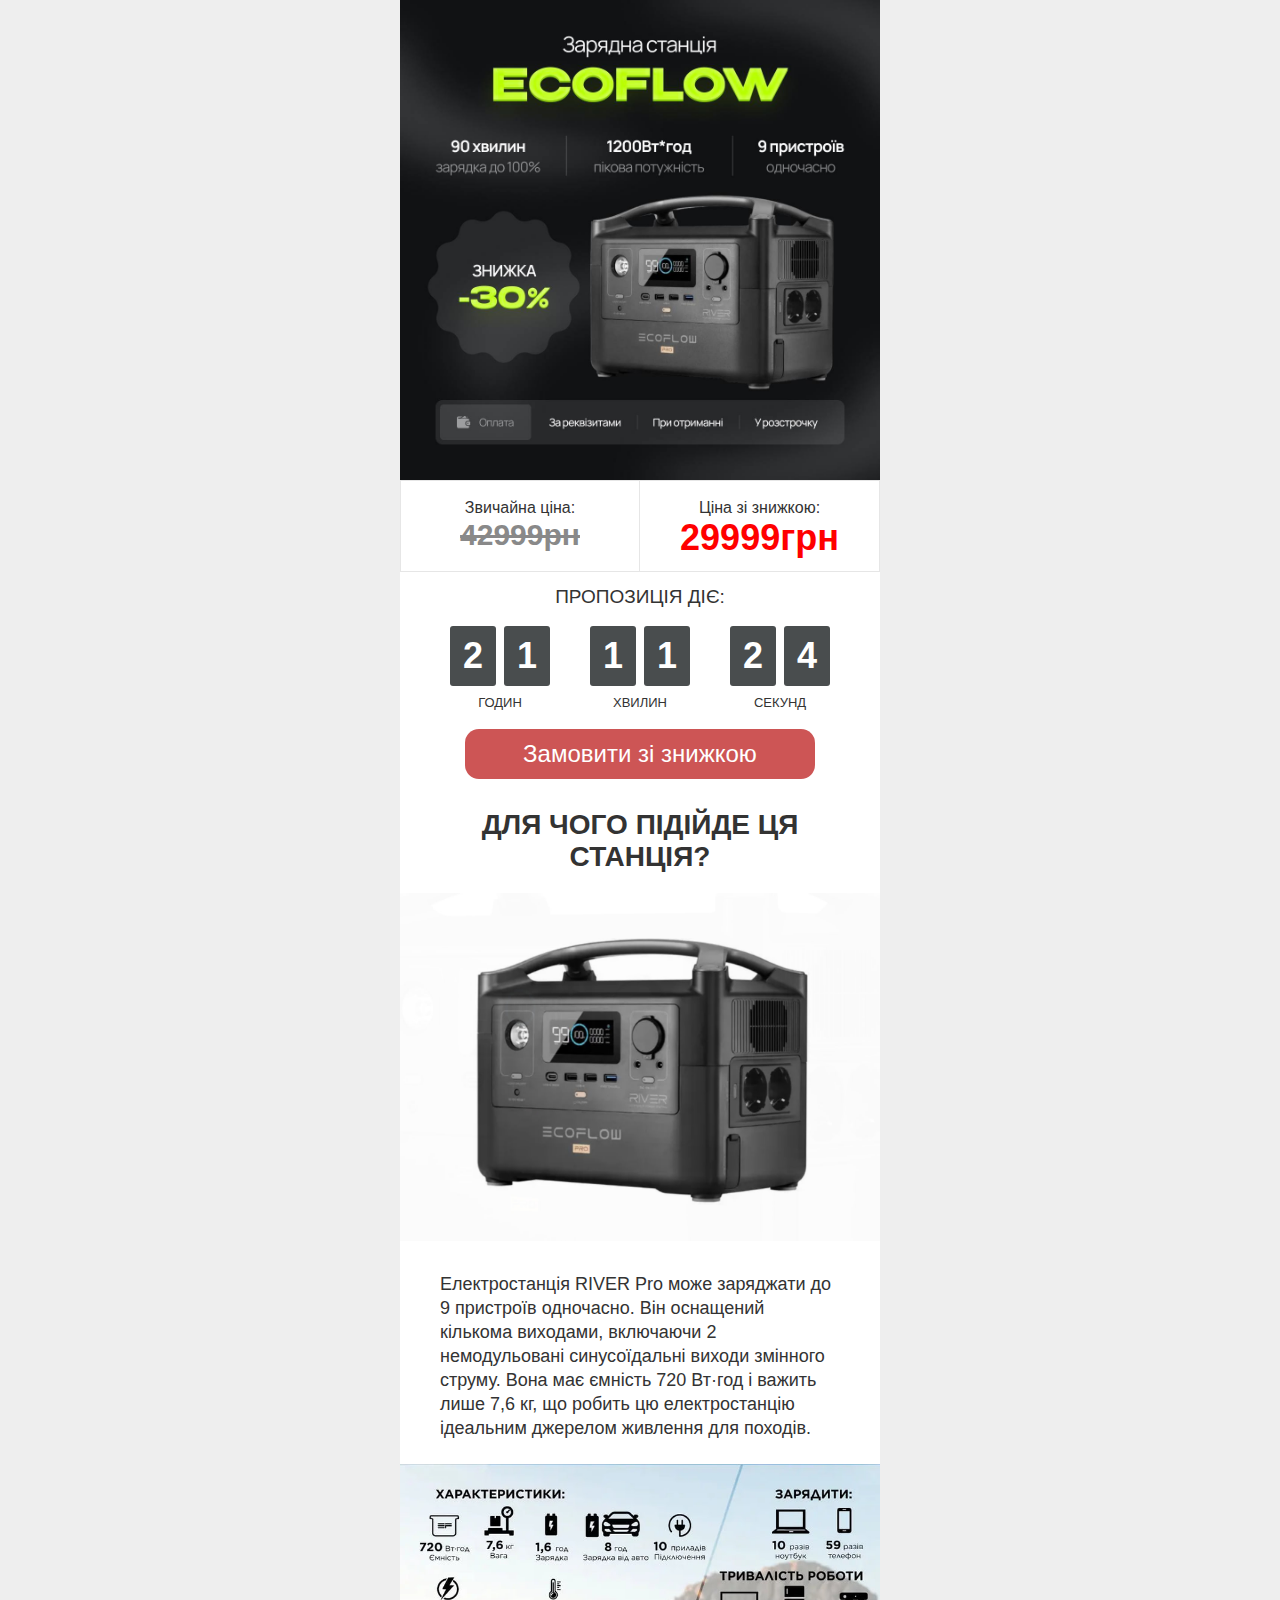
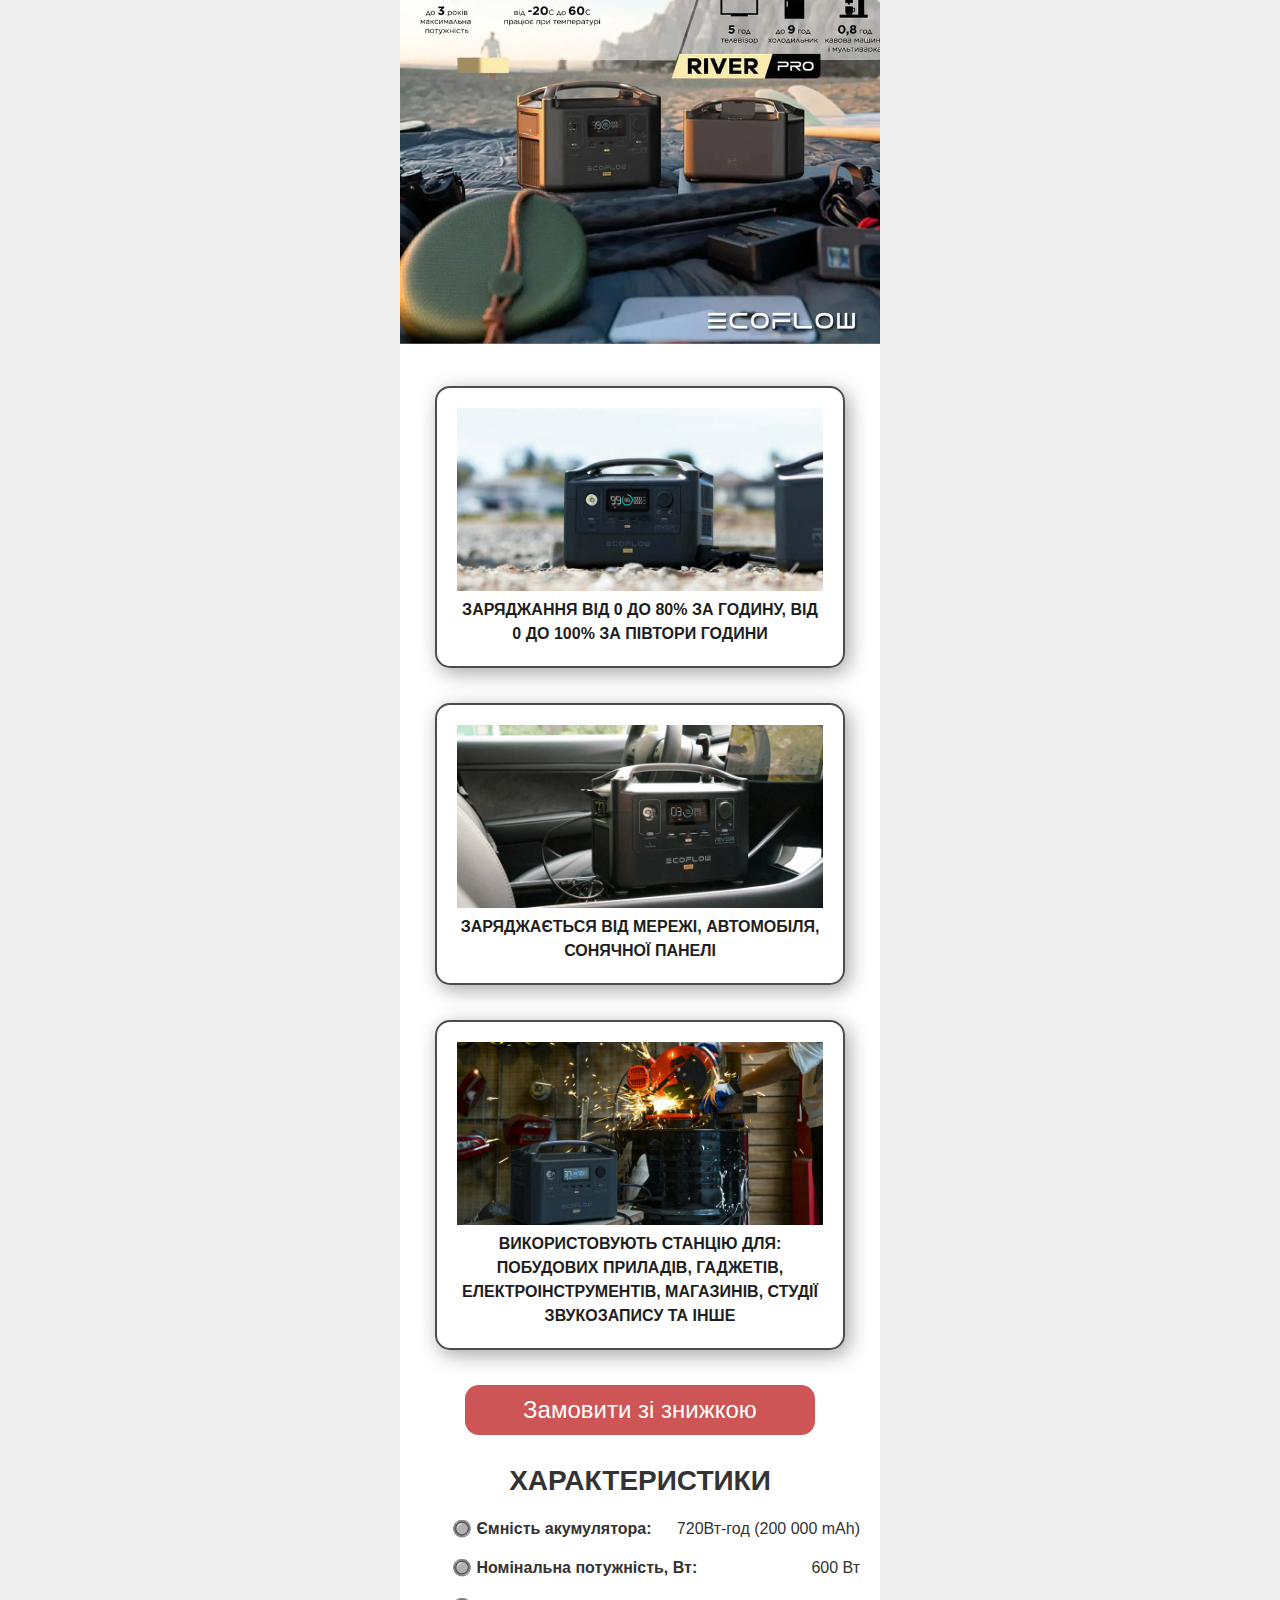
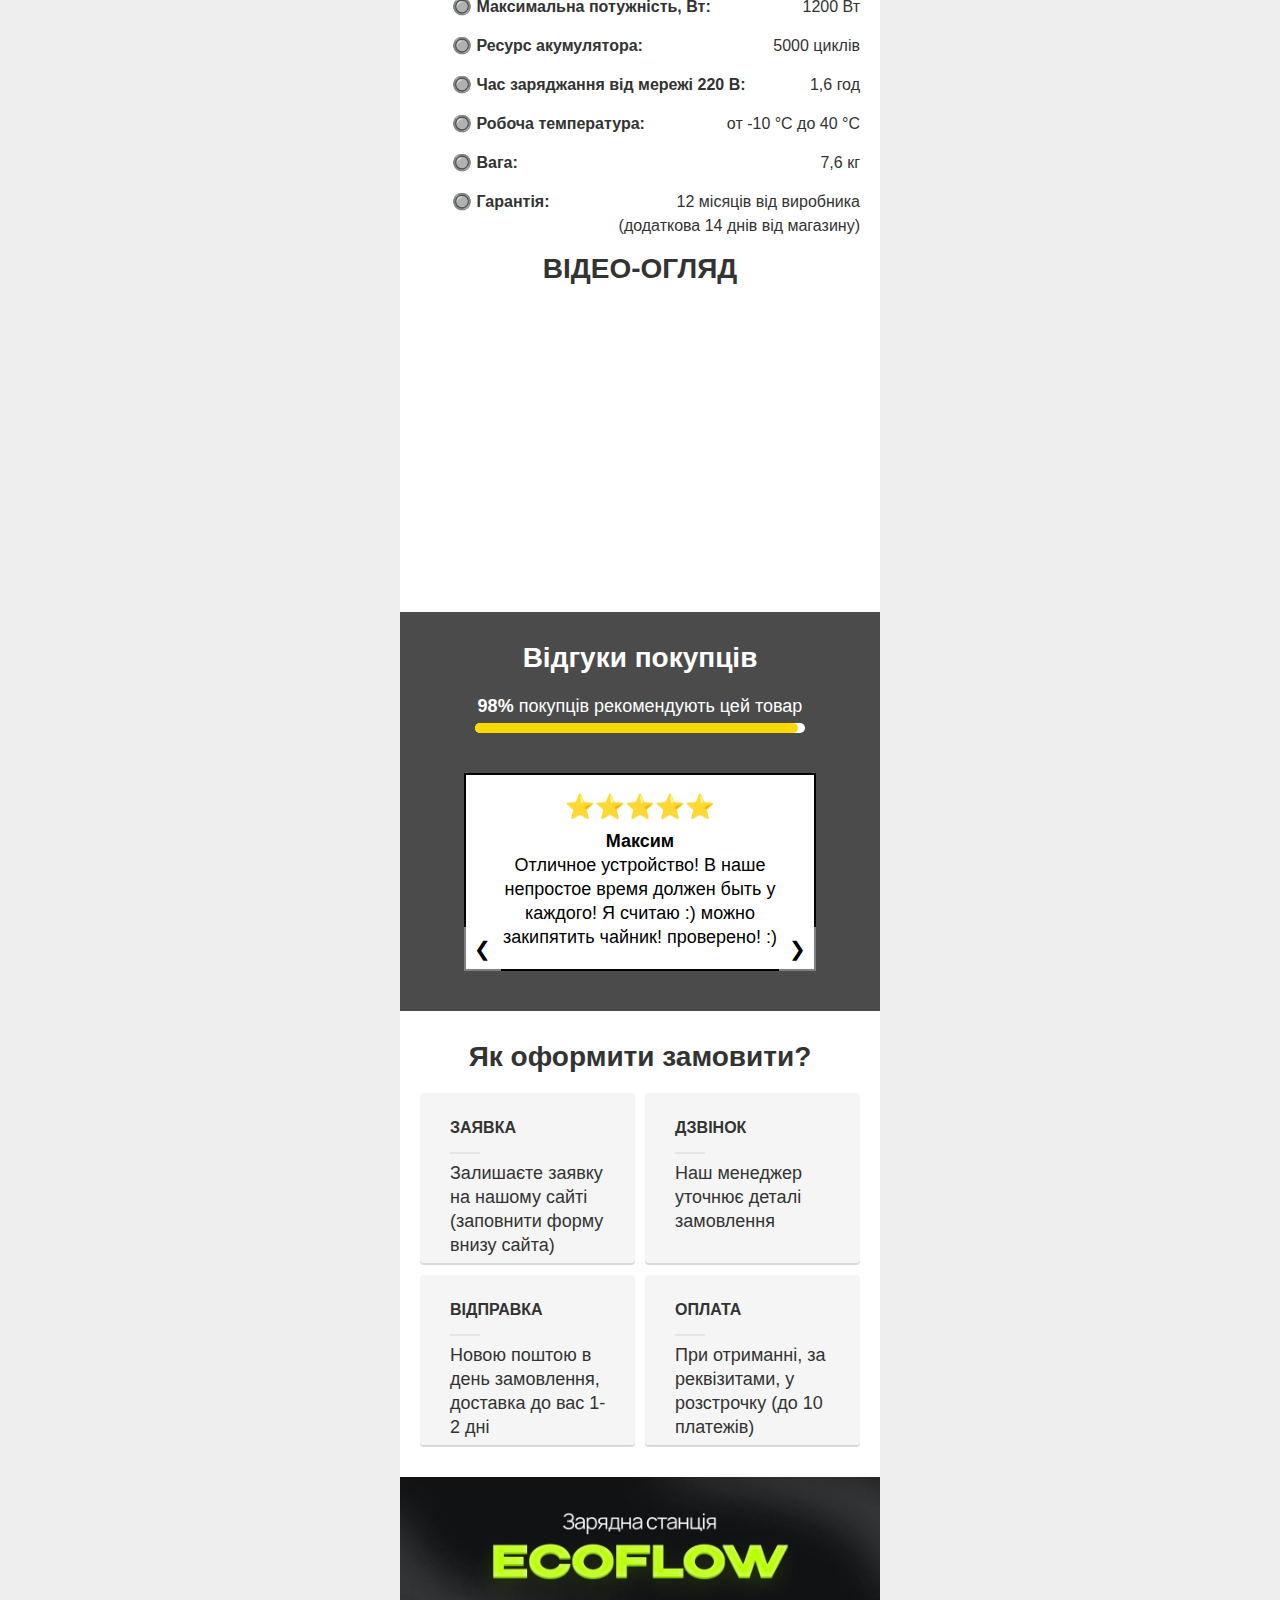
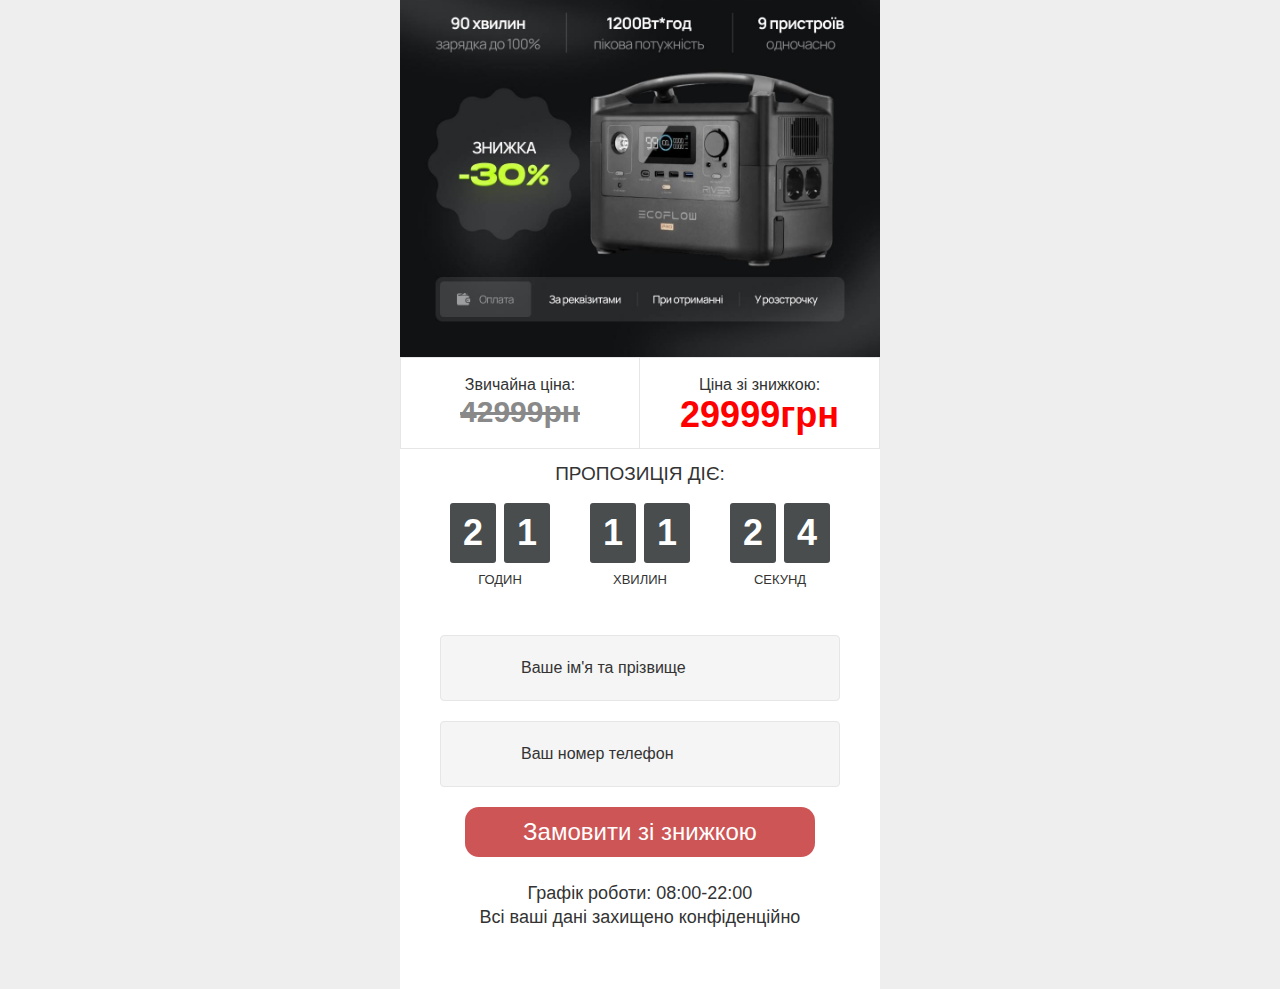
==== commit cd34fce6: "Update index.html" ====
--- a/index.html
+++ b/index.html
@@ -23,7 +23,23 @@
       <meta property="og:url" content="">
 
 	
-      
+      <!-- Meta Pixel Code -->
+<script>
+!function(f,b,e,v,n,t,s)
+{if(f.fbq)return;n=f.fbq=function(){n.callMethod?
+n.callMethod.apply(n,arguments):n.queue.push(arguments)};
+if(!f._fbq)f._fbq=n;n.push=n;n.loaded=!0;n.version='2.0';
+n.queue=[];t=b.createElement(e);t.async=!0;
+t.src=v;s=b.getElementsByTagName(e)[0];
+s.parentNode.insertBefore(t,s)}(window, document,'script',
+'https://connect.facebook.net/en_US/fbevents.js');
+fbq('init', '467155052948980');
+fbq('track', 'PageView');
+</script>
+<noscript><img height="1" width="1" style="display:none"
+src="https://www.facebook.com/tr?id=467155052948980&ev=PageView&noscript=1"
+/></noscript>
+<!-- End Meta Pixel Code -->
 
 
       
@@ -525,4 +541,4 @@
 
 
 
-</body></html>+</body></html>
